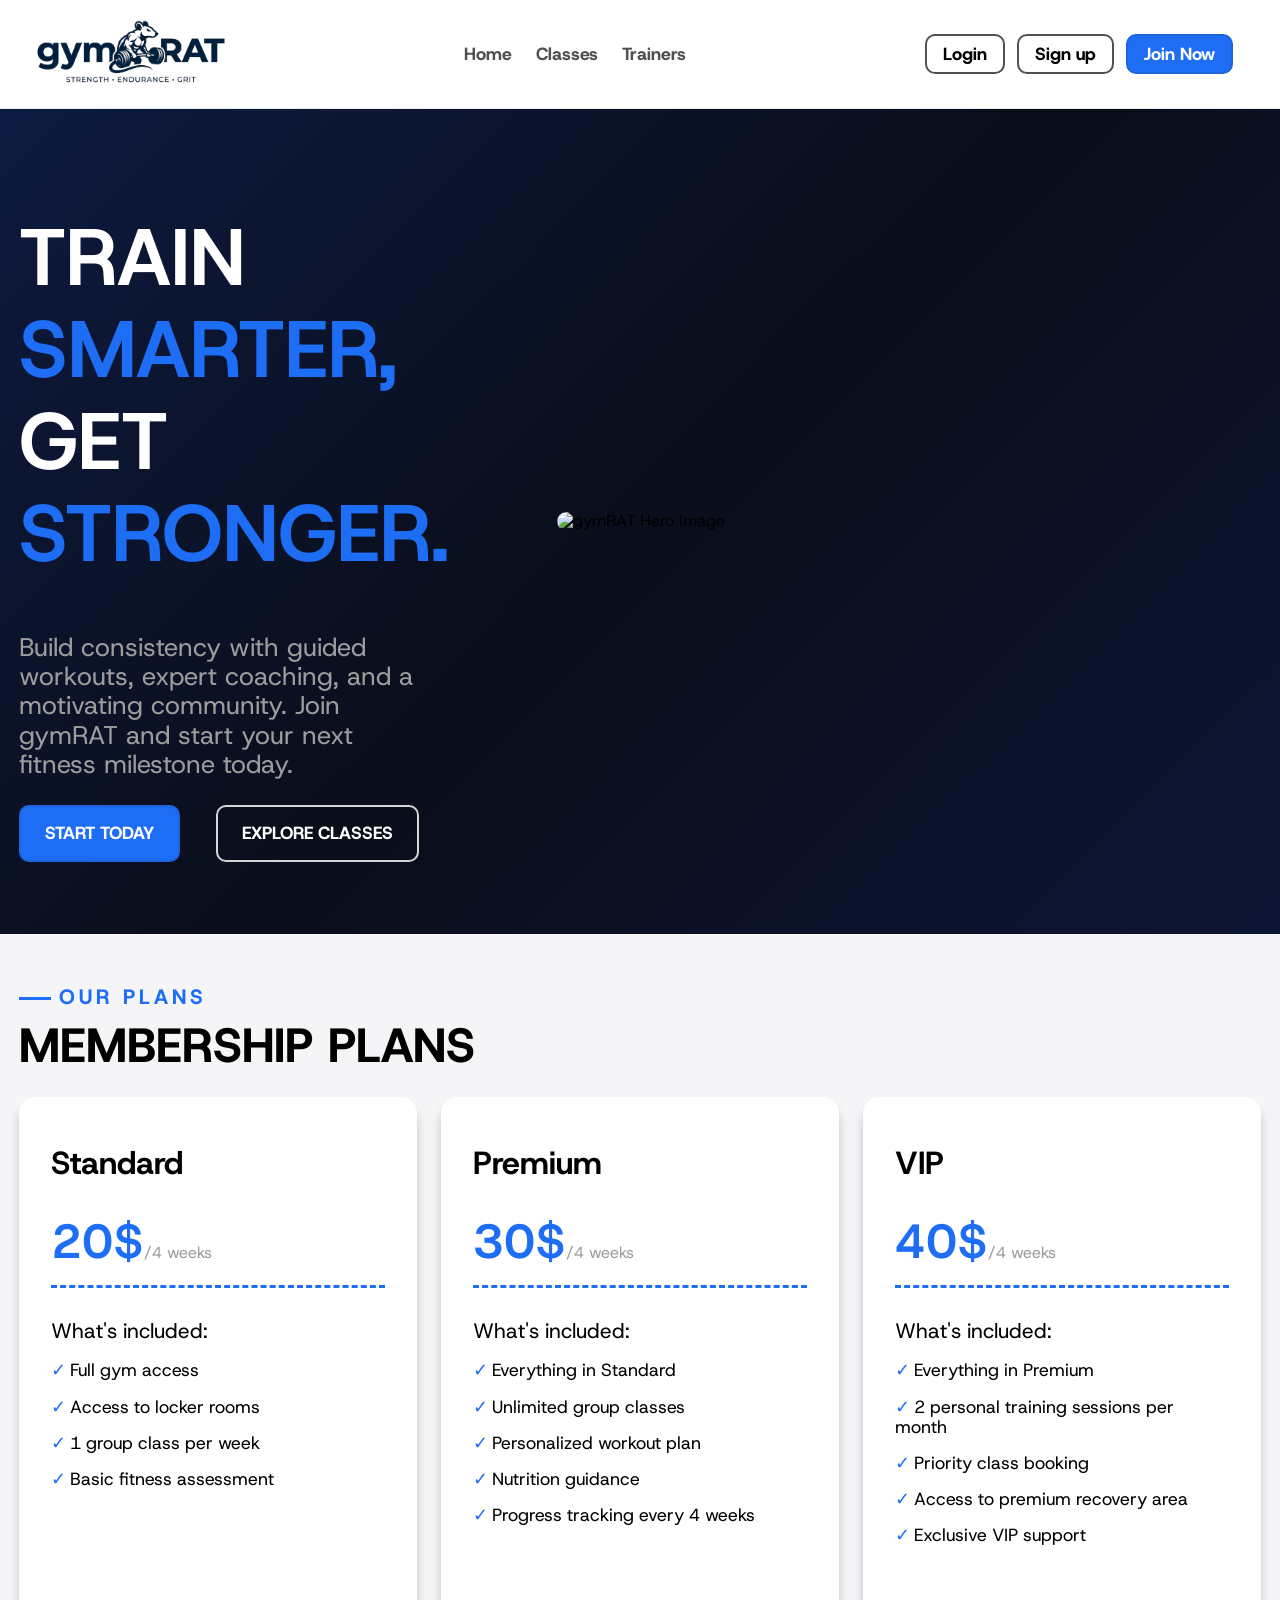
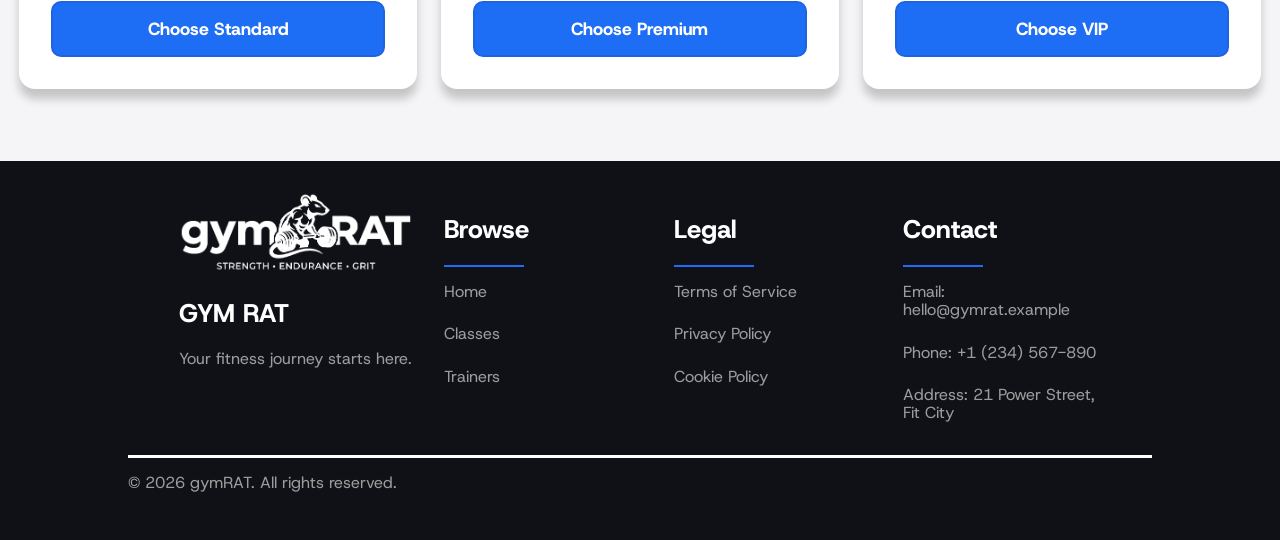
==== html/index.html @ 24d671c3 "Fixed footers, added responsive layer and more general refactor." ====
<!DOCTYPE html>
<html lang="en">
<head>
  <meta charset="UTF-8">
  <meta name="viewport" content="width=device-width, initial-scale=1.0">
  <title>Home - gymRAT</title>
  <link rel="stylesheet" href="../css/normalize.css" />
  <link rel="stylesheet" href="../css/base.css" />
  <link rel="stylesheet" href="../css/layout.css" />
  <link rel="stylesheet" href="../css/components.css" />
  <link rel="stylesheet" href="../css/index.css" />
</head>
<body>
 <header>
    <nav class="container">
      <a href="index.html">
        <img src="../img/logo_outline.png" alt="gymRAT Logo" class="logo" />
      </a>
      
      <label class="hamburger">
        <input type="checkbox" class="nav-toggle" />
      </label>
      <ul class="nav-links">
        <li><a href="index.html">Home</a></li>
        <li><a href="classes.html">Classes</a></li>
        <li><a href="trainers.html">Trainers</a></li>
      </ul>
      <ul class="auth-links">
        <li><a class="btn medium transparent-dark" href="login.html">Login</a></li>
        <li><a class="btn medium transparent-dark" href="signup.html">Sign up</a></li>
        <li><a class="btn medium blue" href="#membership">Join Now</a></li>
      </ul>
    </nav>
  </header>
  <main>
    <section id="hero" class="intro">
      <div class="container">
        <div>
          <h1>TRAIN <span class="highlighted">SMARTER,</span> GET <span class="highlighted">STRONGER.</span></h1>
          <p>
          Build consistency with guided workouts, expert coaching, and a motivating community.
          Join gymRAT and start your next fitness milestone today.
          </p>
          <nav class="hero-actions">
            <a class="btn large blue" href="classes.html">START TODAY</a>
            <a class="btn large transparent-light" href="classes.html">EXPLORE CLASSES</a>
          </nav>
        </div>
        <img src="https://picsum.photos/800/600" alt="gymRAT Hero Image" class="hero-image" />
      </div>
    </section>
    <section id="membership">
      <div class="container">
        <p class="detail">OUR PLANS</p>
        <h2>MEMBERSHIP PLANS</h2>

        <section class="plans">
          <article class="card">
            <h3>Standard</h3>
            <p><span>20$</span>/4 weeks</p>
            <p>What's included:</p>
            <ul>
              <li>Full gym access</li>
              <li>Access to locker rooms</li>
              <li>1 group class per week</li>
              <li>Basic fitness assessment</li>
            </ul>
            <a class="btn large wide blue" href="classes.html">Choose Standard</a>
          </article>

          <article class="card">
            <h3>Premium</h3>
            <p><span>30$</span>/4 weeks</p>
            <p>What's included:</p>
            <ul>
              <li>Everything in Standard</li>
              <li>Unlimited group classes</li>
              <li>Personalized workout plan</li>
              <li>Nutrition guidance</li>
              <li>Progress tracking every 4 weeks</li>
            </ul>
            <a class="btn large wide blue" href="classes.html">Choose Premium</a>
          </article>

          <article class="card">
            <h3>VIP</h3>
            <p><span>40$</span>/4 weeks</p>
            <p>What's included:</p>
            <ul>
              <li>Everything in Premium</li>
              <li>2 personal training sessions per month</li>
              <li>Priority class booking</li>
              <li>Access to premium recovery area</li>
              <li>Exclusive VIP support</li>
            </ul>
            <a class="btn large wide blue" href="classes.html">Choose VIP</a>
          </article>
        </section>
      </div>
      </section>
  </main>

  <footer>
    <div class="container">
      <div class="grid">
        <section id="summary">
          <a href="index.html">
            <img src="../img/logo_outline_white.png" alt="gymRAT Logo" class="logo" />
          </a>
          <h2>GYM RAT</h2>
          <p>Your fitness journey starts here.</p>
        </section>
        <section>
          <h2>Browse</h2>
          <nav>
            <ul>
              <li><a href="index.html">Home</a></li>
              <li><a href="classes.html">Classes</a></li>
              <li><a href="trainers.html">Trainers</a></li>
            </ul>
          </nav>
        </section>
        <section>
          <h2>Legal</h2>
          <nav>
            <ul>
              <li><a href="#">Terms of Service</a></li>
              <li><a href="#">Privacy Policy</a></li>
              <li><a href="#">Cookie Policy</a></li>
            </ul>
          </nav>
        </section>
        <section>
          <h2>Contact</h2>
          <address>
            <ul>
              <li>Email: <a href="mailto:hello@gymrat.example">hello@gymrat.example</a></li>
              <li>Phone: <a href="tel:+1234567890">+1 (234) 567-890</a></li>
              <li>Address: 21 Power Street, Fit City</li>
            </ul>
          </address>
        </section>
      </div>
      <section id="copyright">
        <p>&copy; 2026 gymRAT. All rights reserved.</p>
      </section>
    </div>
  </footer>
</body>
</html>
---- css/base.css ----
@import url('https://fonts.googleapis.com/css2?family=Nunito+Sans:ital,opsz,wght@0,6..12,200..1000;1,6..12,200..1000&display=swap');
@import url('https://fonts.googleapis.com/css2?family=Host+Grotesk:ital,wght@0,300..800;1,300..800&display=swap');

@layer reset, base, layout, components, page, responsive;

/* CSS Variables */
@layer base {
  :root {
    /* Colors */
    --color-bg: #f0f0f3;
    
    --color-primary: #1d6df5;
    --color-primary-border: #1d64de;
    --color-primary-hover: var(--color-primary-border);
    --color-primary-hover-outline: #1a57c0;

    --color-secondary: #fff;
    --color-secondary-border: #e6e6e6;
    --color-secondary-hover: var(--color-secondary-border);
    --color-secondary-hover-outline: #cecece;

    --color-very-light-gray: #d5d5d5;
    --color-light-gray: #9c9c9c;
    --color-gray: #515151;
    --color-black: #000;

    --color-text: var(--color-black);
    --color-paragraph: var(--color-light-gray);

    --color-nav: var(--color-gray);
    --color-intro: linear-gradient(135deg, #0d1a40 0%, #0a0e1a 50%, #0d1535 100%);
    --color-even-section: #f5f5f7;
    --color-footer: #0f1117;

    --color-btn-transparent-light-hover: #e2e2e222;
    --color-reviews: #d4aa01;
    
    /* Font related */
    --font: 'Host Grotesk';
    
    --font-size-h1: 5rem;
    --font-size-xl: 3rem;
    --font-size-l: 1.6rem;
    --font-size-m: 1.3rem;
    --font-size-s: 1.1rem;
    --font-size-xs: 0.85rem;

    --weight-strong: 800;
    --weight-medium: 700;
    --weight-weak: 600;

    /* Border radius */
    --radius-button: 10px;
    --radius-card: 16px;
    --radius-img: 16px;

    --shadow-card: 0 10px 10px rgba(0, 0, 0, 0.2);

    /* Spacings */
    --space-xxs: 0.25rem;
    --space-xs: 0.5rem;
    --space-s: 0.75rem;
    --space-m: 1rem;
    --space-l: 1.5rem;
    --space-xl: 2rem;
    --space-xxl: 3rem;
  }

  /* After clicking on a link the page will scroll smoothly */
  html {
    scroll-behavior: smooth;
  }

  /*  Default styling for HTML elements */

  * {
    box-sizing: border-box;
  }

  body {
    font-family: var(--font);
    background-color: var(--color-bg);
    color: var(--color-text);
  }

  p, time, span {
    color: var(--color-paragraph);
  }

  h1 {
    color: var(--color-secondary);
    font-size: var(--font-size-h1);
  }

  h2 {
    font-size: var(--font-size-xl);
    font-weight: var(--weight-strong);
  }

  h3 {
    font-size: 2rem;
    font-weight: var(--weight-medium);
  }

  h4 {
    font-size: var(--font-size-m);
    margin: 0;
    font-weight: var(--weight-medium);
  }

  a {
    text-decoration: none;
  }

  ul {
    list-style-type: none;
  }

  img {
    border-radius: var(--radius-img);
  }

  input, select, textarea {
    width: 100%;
    padding: var(--space-m);
    background-color: var(--color-secondary);

    border: 1px solid var(--color-secondary-border);
    border-radius: var(--radius-button);
    
    font: inherit;

    &:focus {
      outline: none;
    }
  } 

  select {
    cursor: pointer;
  }
}
---- css/layout.css ----
@layer layout {
  
  html,
  body {
    min-height: 100%;
  }

  body {
    margin: 0;
    display: flex;
    flex-direction: column;
  }

  main {
    flex: 1;
  }

  .container {
    width: 85em;
    max-width: 97%;
    margin: 0 auto;
  }

  main > section {
    padding: var(--space-xl) 0 var(--space-xxl);
  }

  body > footer {
    margin-top: var(--section-x);
  }
}
---- css/components.css ----
@layer components {

  body > header {
    background-color: var(--color-secondary);
    padding: var(--space-s) 0;
    position: sticky;
    top: 0;
    z-index: 1000;
    backdrop-filter: blur(4px);
    border-bottom: 1px solid rgb(0 0 0 / 0.08);
    transition: background-color 200ms ease, border-color 200ms ease;
  }

  .intro {
    background: var(--color-intro);
    padding: var(--space-xxl) 0;
  }

  main > section:nth-child(2n) {
    background-color: var(--color-even-section);
  }

  body > footer {
    background-color: var(--color-footer);
  }

  nav.container {
    display: flex;
    justify-content: space-between;
    align-items: center;
    padding: var(--space-xs) var(--space-m);

    & .logo {
      height: 4em;
    }

    & > * {
      margin: 0;
    }

    & .nav-links {
      display: flex;
      gap: var(--space-l);
      flex-wrap: wrap;

      & li a {
        text-decoration: none;
        color: var(--color-gray);
        font-weight: var(--weight-strong);
        font-size: var(--font-size-s);
        transition: color 0.3s ease;

        &:hover {
          color: var(--color-primary);
        }
      }
    }

    & .auth-links {
      display: flex;
      gap: var(--space-s);
      flex-wrap: wrap;
      margin-right: var(--space-s);
    }
  }

  .nav-toggle,
  .hamburger {
    display: none;
  }

  .btn {
    font-size: var(--font-size-s);
    display: inline-block;
    text-decoration: none;
    border-radius: var(--radius-button);
    font-weight: var(--weight-strong);

    transition: transform 200ms ease, background-color 200ms ease, border-color 200ms ease, color 200ms ease;

    &:hover {
      transform: translateY(-1px);
    }

    &:active {
      transform: translateY(1px);
    }

    &.medium {
      padding: var(--space-xs) var(--space-m);
    }

    &.large {
      padding: var(--space-m) var(--space-l);
    }

    &.wide {
      width: 100%;
      text-align: center;
    }

    &.blue {
      background-color: var(--color-primary);
      color: var(--color-secondary);
      border: 2px solid var(--color-primary-border);

      &:hover {
        background-color: var(--color-primary-hover);
        border: 2px solid var(--color-primary-hover-outline);
      }
    }

    &.white {
      background-color: var(--color-secondary);
      color: var(--color-primary);
      border: 2px solid var(--color-secondary-border);

      &:hover {
        background-color: var(--color-secondary-hover);
        border: 2px solid var(--color-secondary-hover-outline);
      }
    }

    &.transparent-light {
      background-color: transparent;
      color: var(--color-secondary);
      border: 2px solid var(--color-very-light-gray);

      &:hover {
        background-color: var(--color-btn-transparent-light-hover);
        border: 2px solid var(--color-very-light-gray);
      }
    }

    &.transparent-dark {
      background-color: transparent;
      color: var(--color-black);
      border: 2px solid var(--color-gray);

      &:hover {
        background-color: var(--color-very-light-gray);
        border: 2px solid var(--color-gray);
      }
    }
  }

  .card {
    display: flex;
    flex-direction: column;

    background-color: var(--color-secondary);
    border-radius: var(--radius-card);
    box-shadow: var(--shadow-card);

    transition: transform 300ms, box-shadow 300ms;

    &:hover {
      transform: translateY(-5px);
    }
  }

  span.highlighted {
    color: var(--color-primary);
  }

  .detail {
    display: flex;
    align-items: center;
    gap: var(--space-xs);

    color: var(--color-primary);
    font-weight: var(--weight-strong);
    font-size: var(--font-size-m);
    letter-spacing: 0.25rem;
    margin-bottom: var(--space-xs);

    &::before {
      content: '';
      display: block;
      flex-shrink: 0;
      width: 2rem;
      height: 0.2rem;
      background: var(--color-primary);
    }
  }

  footer {
    padding: var(--space-xl) 0;

    & .container {
      max-width: 80%;
      margin: auto;
    }

    & .grid {
      display: flex;
      flex-wrap: wrap;
      justify-content: space-between;
      width: 90%;
      margin: 0 auto;
      gap: var(--space-xl);
    }

    & section {
      flex: 1;

      & h2 {
        font-size: var(--font-size-l);
        color: var(--color-secondary);
      }

      & ul {
        display: flex;
        flex-direction: column;
        gap: var(--space-l);
      }

      & nav::before, address::before {
        content: '';
        display: block;
        width: 5rem;
        height: 0.1rem;
        background-color: var(--color-primary);
        margin-bottom: var(--space-m);
      }
    }

    & p,
    & li,
    & a {
      color: var(--color-paragraph);
      text-decoration: none;
    }

    & ul {
      list-style: none;
      margin: 0;
      padding: 0;
    }

    & img.logo {
      height: 5rem;
    }

    & address {
      font-style: normal;
    }

    & a:hover {
      color: var(--color-secondary);
    }

    & #summary h2 {
      font-size: var(--font-size-l);
      font-weight: var(--weight-strong);
      color: var(--color-secondary);
    }

    & #copyright {
      margin-top: var(--space-xl);
      border-top: 3px solid var(--color-secondary);
    }
  }
}

@layer responsive {

  @media (max-width: 70em) {
    footer {
      & .grid {
        flex-direction: column;
        align-items: center;
        text-align: center;
      }

      & section nav::before, address::before {
        width: 100%;
      }
    }
  }

  @media (max-width: 60em) {
    .hamburger {
      display: inline-block;
      cursor: pointer;
      font-size: 2rem;
      color: var(--color-text);

      &::before {
        content: "\2630";
        display: inline-block;
        transition: 300ms ease-in-out;
      }
    }

    .hamburger:has(.nav-toggle:checked)::before {
      content: "\2715";
      transform: rotate(180deg);
    }

    nav.container {
      flex-wrap: wrap;

      & .nav-links,
      & .auth-links {
        display: flex;
        width: 100%;
        flex-direction: column;
        align-items: center;
        max-height: 0;
        overflow: hidden;
        padding: 0;
        opacity: 0;
        transition: cubic-bezier(1, 0, 0, 1) 100ms;

        & li a {
          display: inline-block;
          border: none;
          font-size: 1.5rem;
          padding: var(--space-s) 0;
          text-align: center;
          color: var(--color-nav);
          background-color: var(--color-secondary);
        }
      }

      & .nav-links li a {
        border-bottom: 2px solid var(--color-primary);
      }

      & .auth-links {
        margin-right: 0;

        & li a.btn:hover {
          border: none;
          transform: none;
          background-color: var(--color-secondary);
        }
      }
    }

    nav.container:has(.nav-toggle:checked) .nav-links,
    nav.container:has(.nav-toggle:checked) .auth-links {
      max-height: 25rem;
      padding: var(--space-m) 0;
      opacity: 1;
    }
  }

  @media (max-width: 40em) {
    nav.container {
      & .logo {
        height: 3em;
      }
    }
  }
}
---- css/index.css ----
@layer page {

  section#hero {

    & .container {
      display: flex;
      justify-content: space-between;
      align-items: center;
      gap: var(--space-xl);

      & div {
        max-width: 25em;
      }

      & .hero-actions {
        display: flex;
        justify-content: space-between;
        align-items: center;
        margin: var(--space-l) 0;
        gap: var(--space-m);
        flex-wrap: wrap;
      }

      & img {
        width: 100%;
        max-width: 44em;
        object-fit: cover;
      }

      & div {
        & h2 span {
          display: block;
        }

        & p {
          font-size: var( --font-size-l);
        }
      }
    }
  }

  section#membership {
    & .container {
      & h2 {
        margin: 0;
      }

      & .plans {
        display: flex;
        justify-content: space-between;
        align-items: center;
        gap: var(--space-l);
        margin: var(--space-l) 0;

        & article.card {
          flex: 1;
          height: 37em;
          padding: var(--space-xl);
        }

        & .card {
          & h3 {
            margin: var(--space-m) 0;
          }

          & p:nth-of-type(2) {
            border-top: 3px dashed var(--color-primary);
            padding-top: var(--space-xl);
            font-size: var(--font-size-m);
            margin: 0;
            color: var(--color-black);
          }

          & a {
            align-self: center;
            margin-top: auto;
          }

          & span {
            color: var(--color-primary);
            font-size: var( --font-size-xl);
            font-weight: var(--weight-medium);
          }

          & ul {
            display: flex;
            flex-direction: column;
            justify-content: space-around;
            padding: 0;
            gap: var(--space-xxs);
          }

          & li {
            color: var(--color-text);
            font-size: var(--font-size-s);
            margin-bottom: var(--space-s);
          }

          & li::before {
            content: '✓';
            color: var(--color-primary);
            margin-right: var(--space-xxs);
          }
        }
      }
    }
  }
}


@layer responsive {

  @media (max-width: 75em) {
    section#hero {
      & .container {
        flex-direction: column;
        text-align: center;
        & img {
          display: none;
        }
      }
    }
  }

  @media (max-width: 60em) {
    section#membership {
      & .container {
        & .plans {
          flex-direction: column;
          align-items: stretch;

          & article.card {
            & p:nth-of-type(2) {
              text-align: center;
            }

            & ul {
              align-items: center;
            }
          }
        }
      }
    }
  }

  @media (max-width: 40em) {
    :root {
      --font-size-h1: 4rem;
    }

    .container {
      max-width: 90%;
    }

    section#hero {
      height: auto;
      min-height: 90vh;
      padding-bottom: 0;
    }

    section#hero.intro {
      padding: var(--space-l) 0;
    }

    section#hero {
      & .container {
        & div {
          max-width: 100%;

          & p {
            max-width: 90%;
            margin: 0 auto;
          }
        }

        & .hero-actions {
          flex-direction: column;
          width: 100%;
          margin-bottom: 0;

          & .btn {
            width: 80%;
          }
        }
      }
    }

    section#membership {
      & h2,
      & p {
        text-align: center;
      }
      .container .plans article.card ul {
        align-items: flex-start;
      }
    }
  }

  @media (max-width: 20em) {
    section#hero {
      & .container {
        & h1 {
          font-size: var(--font-size-xl);
        }

        & p {
          font-size: var(--font-size-m);
        }
      }
    }
  }
}
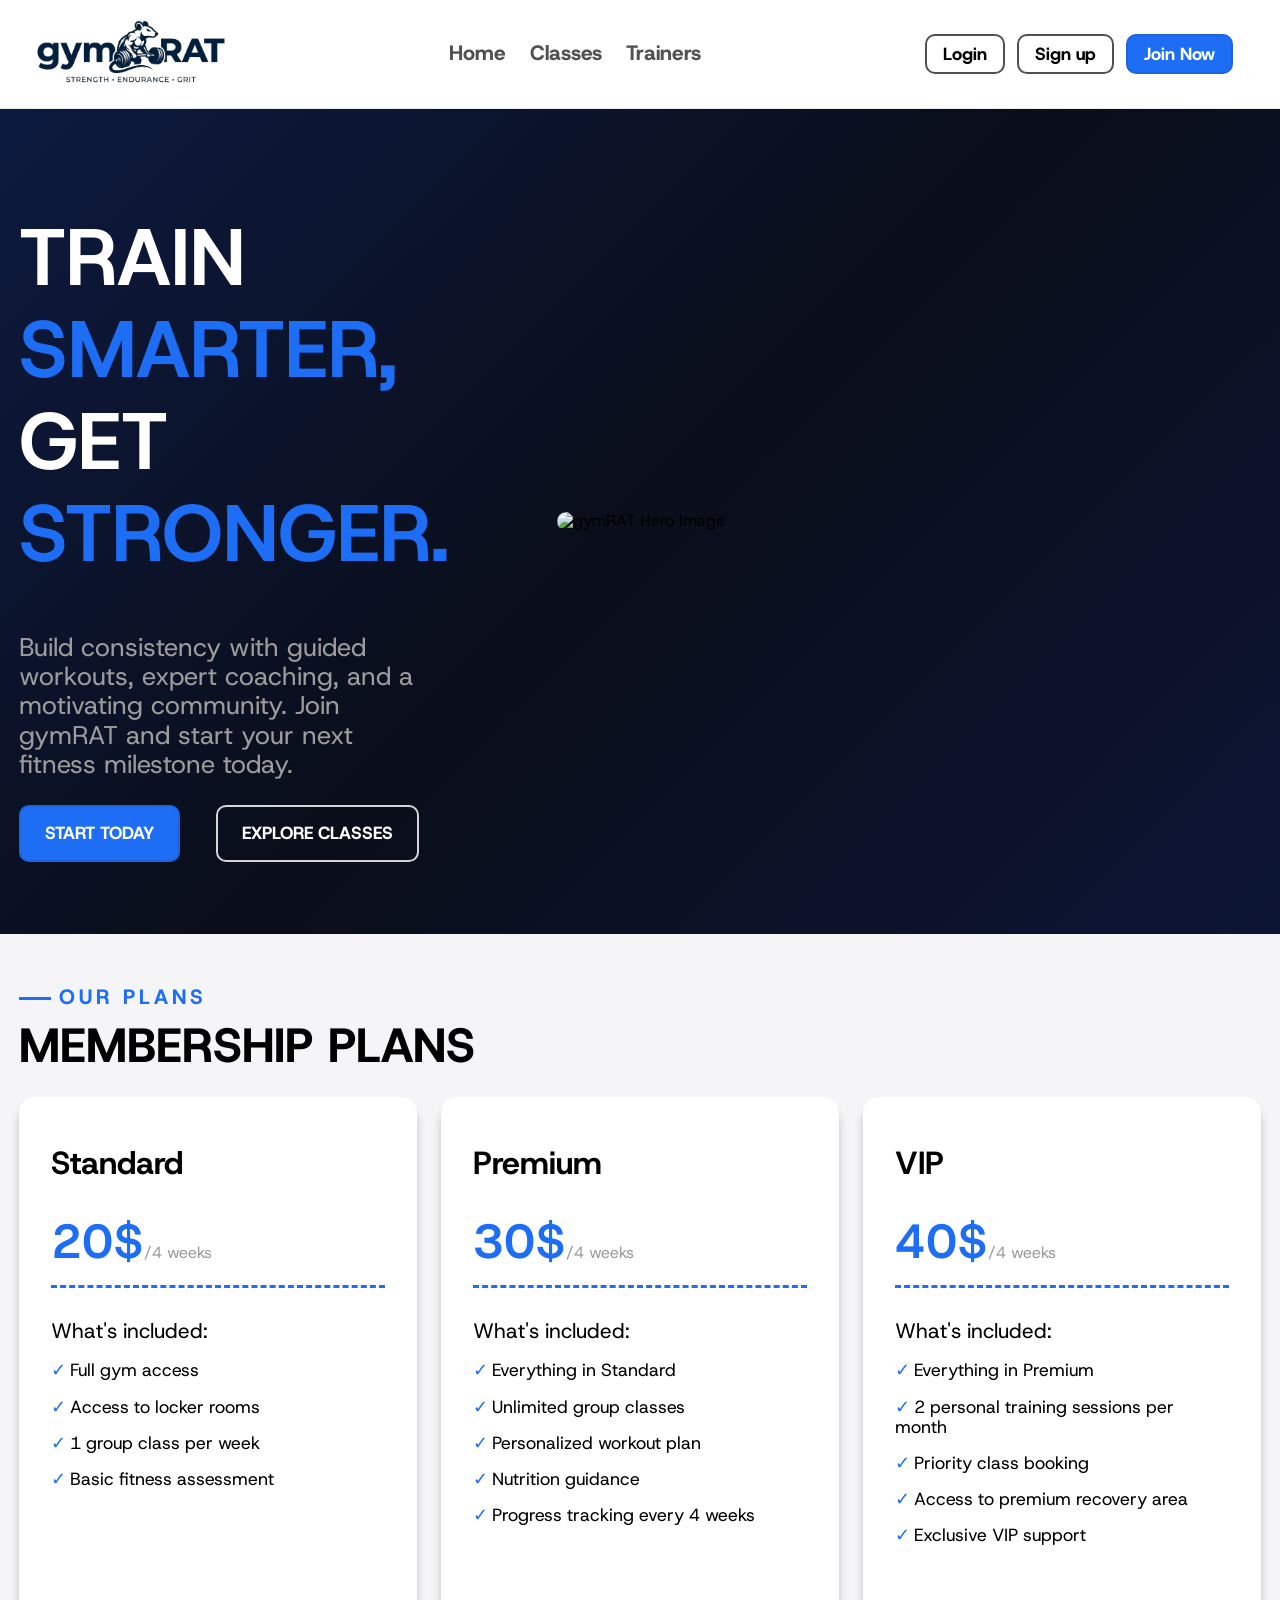
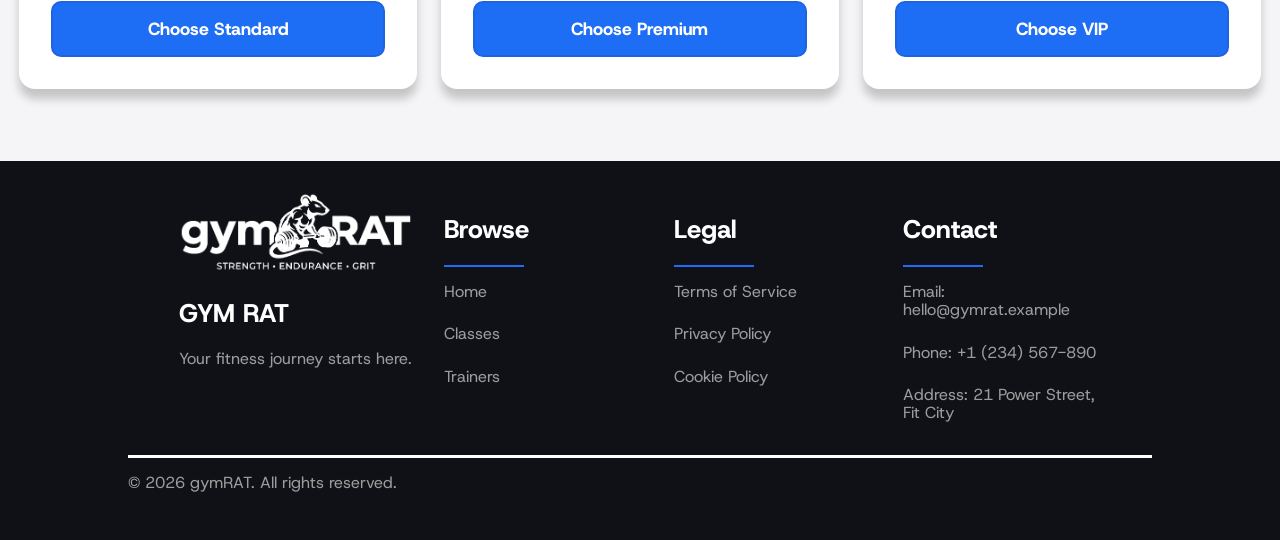
==== commit b8ad1900: "Refactor CSS structure and styles across multiple files; consolidate classes, enhance responsiveness" ====
--- a/html/index.html
+++ b/html/index.html
@@ -8,7 +8,7 @@
   <link rel="stylesheet" href="../css/base.css" />
   <link rel="stylesheet" href="../css/layout.css" />
   <link rel="stylesheet" href="../css/components.css" />
-  <link rel="stylesheet" href="../css/index.css" />
+  <link rel="stylesheet" href="../css/page/index.css" />
 </head>
 <body>
  <header>
@@ -42,7 +42,7 @@
           Join gymRAT and start your next fitness milestone today.
           </p>
           <nav class="hero-actions">
-            <a class="btn large blue" href="classes.html">START TODAY</a>
+            <a class="btn large blue" href="#membership">START TODAY</a>
             <a class="btn large transparent-light" href="classes.html">EXPLORE CLASSES</a>
           </nav>
         </div>
--- a/css/layout.css
+++ b/css/layout.css
@@ -29,3 +29,11 @@
     margin-top: var(--section-x);
   }
 }
+
+@layer responsive {
+  @media (max-width: 40em){
+    .container {
+      max-width: 90%;
+    }
+  }
+}
--- a/css/components.css
+++ b/css/components.css
@@ -1,5 +1,4 @@
 @layer components {
-
   body > header {
     background-color: var(--color-secondary);
     padding: var(--space-s) 0;
@@ -47,7 +46,7 @@
         text-decoration: none;
         color: var(--color-gray);
         font-weight: var(--weight-strong);
-        font-size: var(--font-size-s);
+        font-size: var(--font-size-m);
         transition: color 0.3s ease;
 
         &:hover {
@@ -156,6 +155,66 @@
 
     &:hover {
       transform: translateY(-5px);
+    }
+  }
+
+  .class-list {
+    display: grid;
+    grid-template-columns: repeat(3, 1fr);
+    gap: var(--space-l);
+
+    padding-top: var(--space-xxl);
+  }
+
+  .class-card {
+    overflow: hidden;
+
+    & > header {
+      overflow: hidden;
+      height: 10em;
+      
+      & img {
+          width: 100%;
+          border-radius: 0;
+      }
+    }
+
+    & > section {
+      font-size: var(--font-size-s);
+      padding: 0 var(--space-l);
+
+      & .trainer {
+        color: var(--color-black);
+        font-weight: var(--weight-medium);
+
+        transition: color 300ms;
+      }
+
+      & .trainer:hover {
+        color: var(--color-primary);
+      }
+    }
+
+    & > footer {
+      display: flex;
+
+      justify-content: space-between;
+      align-items: center;
+      
+      padding: var(--space-l);
+
+      & section {
+        display: flex;
+        gap: var(--space-m);
+
+        padding: 0;
+
+        & > span {
+          display: flex;
+          align-items: center;
+          gap: var(--space-xxs);
+        }
+      }
     }
   }
 
@@ -276,6 +335,12 @@
       & section nav::before, address::before {
         width: 100%;
       }
+    }
+  }
+
+  @media (max-width: 65em) {
+    .class-list {
+      grid-template-columns: 1fr 1fr;
     }
   }
 
@@ -347,6 +412,61 @@
     }
   }
 
+  @media (max-width: 43em) {
+    .class-list {
+      grid-template-columns: 1fr;
+    }
+    .class-card {
+    display: grid;
+    grid-template-columns: 3fr 2fr;
+    grid-template-rows: auto auto;
+
+
+    & > header {
+      grid-row: 1 / span 2;
+      grid-column: 2;
+      height: 100%;
+
+      & img {
+        height: 100%;
+        object-fit: cover;
+      }
+    }
+
+    & > section {
+      & h3 {
+        margin: var(--space-s) 0;
+        font-size: var(--font-size-l);
+      }
+
+      & p {
+        font-size: var(--font-size-xs);
+      }
+
+      & p:last-of-type {
+        display: none;
+      }
+    }
+      
+    & > footer {
+      flex-direction: column;
+      align-items: start;
+      gap: var(--space-xs);
+
+      padding-top: 0;
+      padding-bottom: var(--space-s);
+
+      font-size: var(--font-size-xs); 
+  
+      & a {
+          width: 100%;
+          text-align: center;
+          padding: var(--space-xxs) 0;
+        }
+      }
+    }
+  }
+
   @media (max-width: 40em) {
     nav.container {
       & .logo {
@@ -354,4 +474,4 @@
       }
     }
   }
-}
+}
--- a/css/page/index.css
+++ b/css/page/index.css
@@ -0,0 +1,208 @@
+@layer page {
+
+  section#hero {
+
+    & .container {
+      display: flex;
+      justify-content: space-between;
+      align-items: center;
+      gap: var(--space-xl);
+
+      & div {
+        max-width: 25em;
+      }
+
+      & .hero-actions {
+        display: flex;
+        justify-content: space-between;
+        align-items: center;
+        margin: var(--space-l) 0;
+        gap: var(--space-m);
+        flex-wrap: wrap;
+      }
+
+      & img {
+        width: 100%;
+        max-width: 44em;
+        object-fit: cover;
+      }
+
+      & div {
+        & h2 span {
+          display: block;
+        }
+
+        & p {
+          font-size: var( --font-size-l);
+        }
+      }
+    }
+  }
+
+  section#membership {
+    & .container {
+      & h2 {
+        margin: 0;
+      }
+
+      & .plans {
+        display: flex;
+        justify-content: space-between;
+        align-items: center;
+        gap: var(--space-l);
+        margin: var(--space-l) 0;
+
+        & article.card {
+          flex: 1;
+          height: 37em;
+          padding: var(--space-xl);
+        }
+
+        & .card {
+          & h3 {
+            margin: var(--space-m) 0;
+          }
+
+          & p:nth-of-type(2) {
+            border-top: 3px dashed var(--color-primary);
+            padding-top: var(--space-xl);
+            font-size: var(--font-size-m);
+            margin: 0;
+            color: var(--color-black);
+          }
+
+          & a {
+            align-self: center;
+            margin-top: auto;
+          }
+
+          & span {
+            color: var(--color-primary);
+            font-size: var( --font-size-xl);
+            font-weight: var(--weight-medium);
+          }
+
+          & ul {
+            display: flex;
+            flex-direction: column;
+            justify-content: space-around;
+            padding: 0;
+            gap: var(--space-xxs);
+          }
+
+          & li {
+            color: var(--color-text);
+            font-size: var(--font-size-s);
+            margin-bottom: var(--space-s);
+          }
+
+          & li::before {
+            content: '✓';
+            color: var(--color-primary);
+            margin-right: var(--space-xxs);
+          }
+        }
+      }
+    }
+  }
+}
+
+
+@layer responsive {
+
+  @media (max-width: 75em) {
+    section#hero {
+      & .container {
+        flex-direction: column;
+        text-align: center;
+        & img {
+          display: none;
+        }
+      }
+    }
+  }
+
+  @media (max-width: 60em) {
+    section#membership {
+      & .container {
+        & .plans {
+          flex-direction: column;
+          align-items: stretch;
+
+          & article.card {
+            & p:nth-of-type(2) {
+              text-align: center;
+            }
+
+            & ul {
+              align-items: center;
+            }
+          }
+        }
+      }
+    }
+  }
+
+  @media (max-width: 40em) {
+    :root {
+      --font-size-h1: 4rem;
+    }
+
+    section#hero {
+      height: auto;
+      min-height: 90vh;
+      padding-bottom: 0;
+    }
+
+    section#hero.intro {
+      padding: var(--space-l) 0;
+    }
+
+    section#hero {
+      & .container {
+        & div {
+          max-width: 100%;
+
+          & p {
+            max-width: 90%;
+            margin: 0 auto;
+          }
+        }
+
+        & .hero-actions {
+          flex-direction: column;
+          width: 100%;
+          margin-bottom: 0;
+
+          & .btn {
+            width: 80%;
+          }
+        }
+      }
+    }
+
+    section#membership {
+      & h2,
+      & p {
+        text-align: center;
+      }
+      .container .plans article.card ul {
+        align-items: flex-start;
+      }
+    }
+  }
+
+  @media (max-width: 20em) {
+    section#hero {
+      & .container {
+        & h1 {
+          font-size: var(--font-size-xl);
+        }
+
+        & p {
+          font-size: var(--font-size-m);
+        }
+      }
+    }
+  }
+}
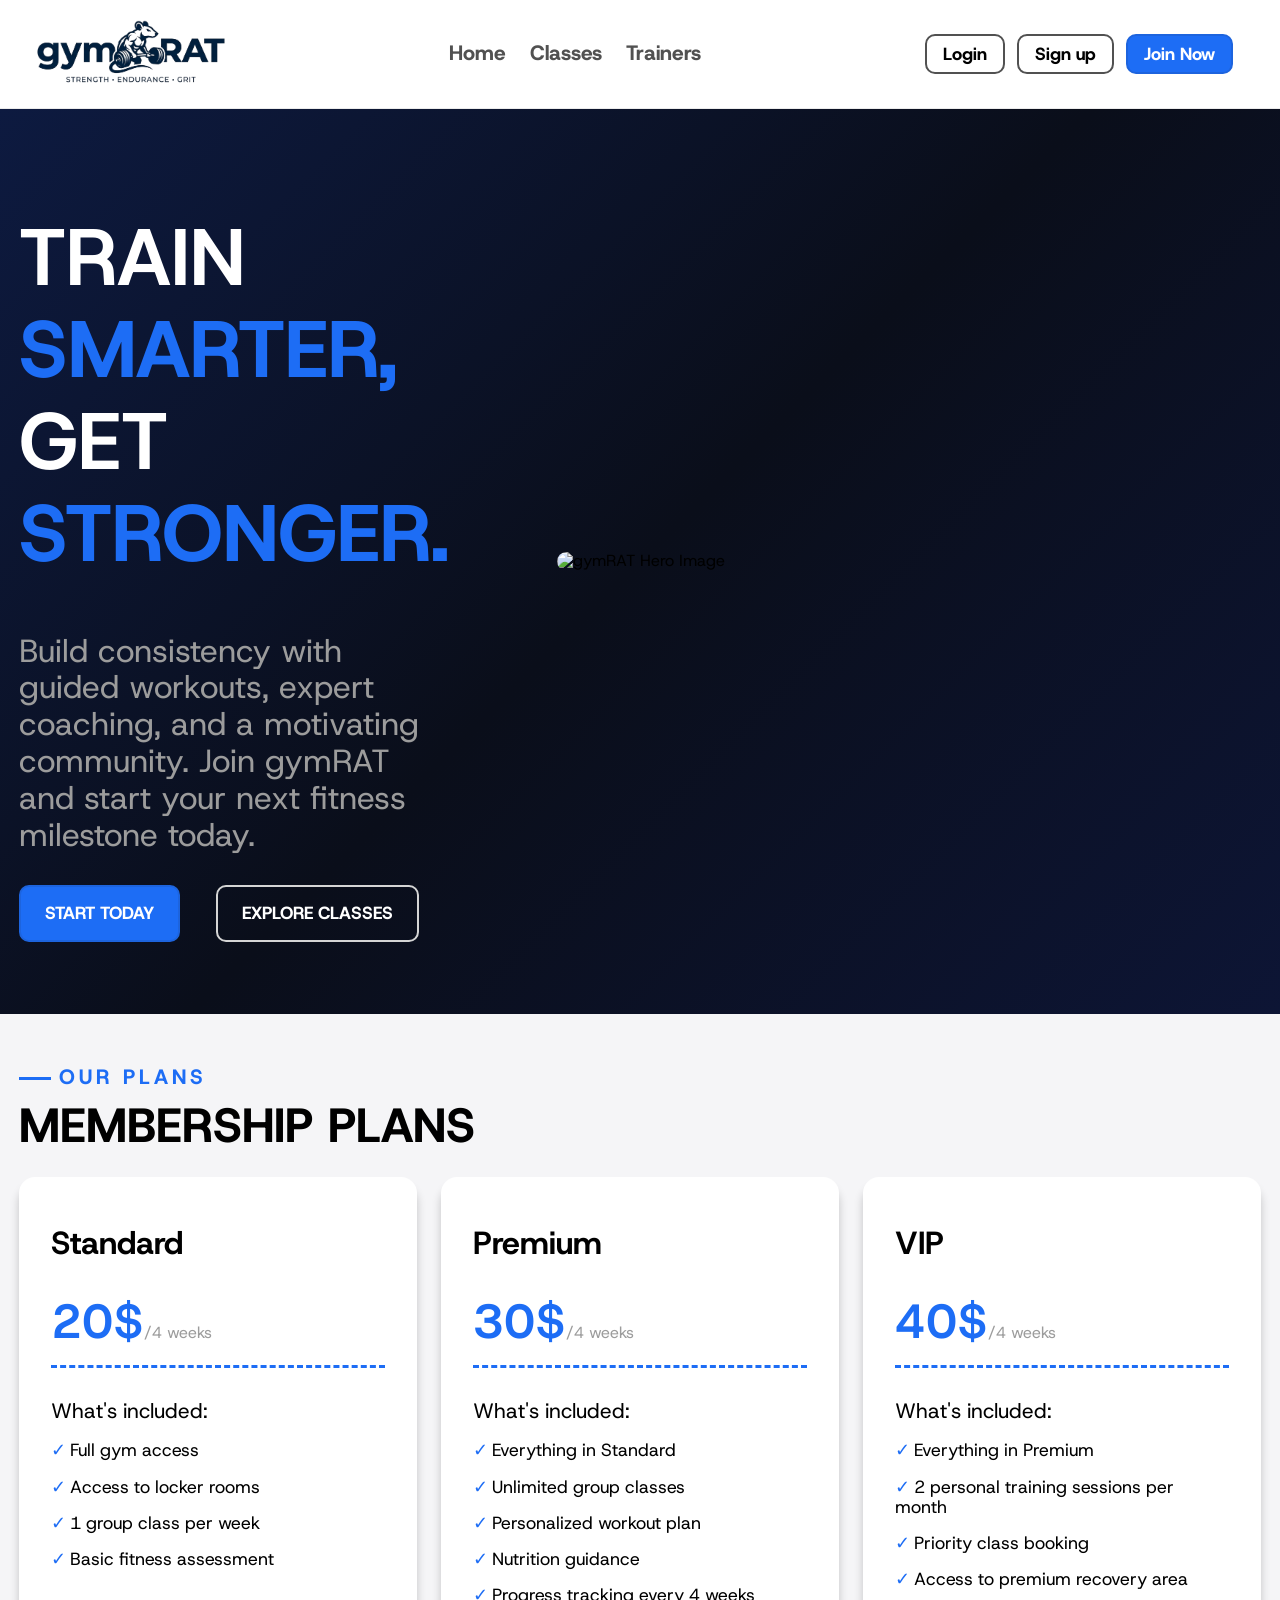
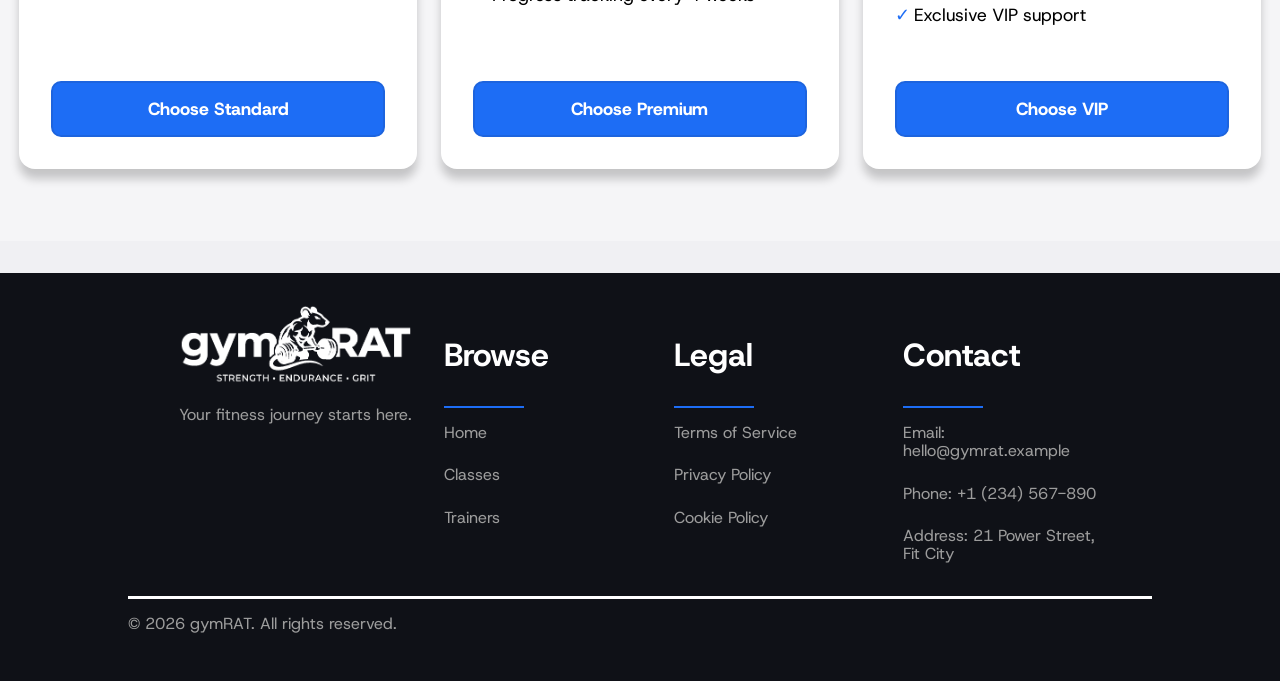
==== commit 6b264b46: "Refactor HTML structure and CSS styles across multiple files; update font sizes, enhance layout resp" ====
--- a/html/index.html
+++ b/html/index.html
@@ -36,14 +36,16 @@
     <section id="hero" class="intro">
       <div class="container">
         <div>
-          <h1>TRAIN <span class="highlighted">SMARTER,</span> GET <span class="highlighted">STRONGER.</span></h1>
+          <h1>TRAIN <b>SMARTER,</b> GET <b>STRONGER.</b></h1>
           <p>
           Build consistency with guided workouts, expert coaching, and a motivating community.
           Join gymRAT and start your next fitness milestone today.
           </p>
-          <nav class="hero-actions">
-            <a class="btn large blue" href="#membership">START TODAY</a>
-            <a class="btn large transparent-light" href="classes.html">EXPLORE CLASSES</a>
+          <nav>
+            <ul>
+              <li><a class="btn large blue" href="#membership">START TODAY</a></li>
+              <li><a class="btn large transparent-light" href="classes.html">EXPLORE CLASSES</a></li>
+            </ul>
           </nav>
         </div>
         <img src="https://picsum.photos/800/600" alt="gymRAT Hero Image" class="hero-image" />
@@ -107,11 +109,10 @@
           <a href="index.html">
             <img src="../img/logo_outline_white.png" alt="gymRAT Logo" class="logo" />
           </a>
-          <h2>GYM RAT</h2>
           <p>Your fitness journey starts here.</p>
         </section>
         <section>
-          <h2>Browse</h2>
+          <h3>Browse</h3>
           <nav>
             <ul>
               <li><a href="index.html">Home</a></li>
@@ -121,7 +122,7 @@
           </nav>
         </section>
         <section>
-          <h2>Legal</h2>
+          <h3>Legal</h3>
           <nav>
             <ul>
               <li><a href="#">Terms of Service</a></li>
@@ -131,7 +132,7 @@
           </nav>
         </section>
         <section>
-          <h2>Contact</h2>
+          <h3>Contact</h3>
           <address>
             <ul>
               <li>Email: <a href="mailto:hello@gymrat.example">hello@gymrat.example</a></li>
--- a/css/base.css
+++ b/css/base.css
@@ -1,4 +1,3 @@
-@import url('https://fonts.googleapis.com/css2?family=Nunito+Sans:ital,opsz,wght@0,6..12,200..1000;1,6..12,200..1000&display=swap');
 @import url('https://fonts.googleapis.com/css2?family=Host+Grotesk:ital,wght@0,300..800;1,300..800&display=swap');
 
 @layer reset, base, layout, components, page, responsive;
@@ -40,7 +39,7 @@
     
     --font-size-h1: 5rem;
     --font-size-xl: 3rem;
-    --font-size-l: 1.6rem;
+    --font-size-l: 2rem;
     --font-size-m: 1.3rem;
     --font-size-s: 1.1rem;
     --font-size-xs: 0.85rem;
@@ -98,13 +97,13 @@
   }
 
   h3 {
-    font-size: 2rem;
+    font-size: var(--font-size-l);
     font-weight: var(--weight-medium);
   }
 
   h4 {
-    font-size: var(--font-size-m);
     margin: 0;
+    font-size: var(--font-size-s);
     font-weight: var(--weight-medium);
   }
 
@@ -113,7 +112,8 @@
   }
 
   ul {
-    list-style-type: none;
+    list-style: none;
+    padding: 0;
   }
 
   img {
@@ -131,11 +131,15 @@
     font: inherit;
 
     &:focus {
-      outline: none;
+      outline: 1px solid var(--color-gray);
     }
   } 
 
   select {
     cursor: pointer;
   }
+
+  b {
+    color: var(--color-primary);
+  }
 }
--- a/css/layout.css
+++ b/css/layout.css
@@ -3,6 +3,9 @@
   html,
   body {
     min-height: 100%;
+    
+    /* Offset for the sticky header */
+    scroll-padding-top: 6em;
   }
 
   body {
@@ -26,7 +29,7 @@
   }
 
   body > footer {
-    margin-top: var(--section-x);
+    margin-top: var(--space-xl);
   }
 }
 
--- a/css/components.css
+++ b/css/components.css
@@ -21,6 +21,72 @@
 
   body > footer {
     background-color: var(--color-footer);
+    padding: var(--space-xl) 0;
+
+    & .container {
+      max-width: 80%;
+      margin: auto;
+    }
+
+    & .grid {
+      display: flex;
+      flex-wrap: wrap;
+      justify-content: space-between;
+      width: 90%;
+      margin: 0 auto;
+      gap: var(--space-xl);
+    }
+
+    & section {
+      flex: 1;
+
+      & h3 {
+        color: var(--color-secondary);
+      }
+
+      & ul {
+        display: flex;
+        flex-direction: column;
+        gap: var(--space-l);
+      }
+
+      & nav::before, address::before {
+        content: '';
+        display: block;
+        width: 5rem;
+        height: 0.1rem;
+        background-color: var(--color-primary);
+        margin-bottom: var(--space-m);
+      }
+    }
+
+    & p,
+    & li,
+    & a {
+      color: var(--color-paragraph);
+      text-decoration: none;
+    }
+
+    & ul {
+      margin: 0;
+    }
+
+    & img.logo {
+      height: 5rem;
+    }
+
+    & address {
+      font-style: normal;
+    }
+
+    & a:hover {
+      color: var(--color-secondary);
+    }
+
+    & #copyright {
+      margin-top: var(--space-xl);
+      border-top: 3px solid var(--color-secondary);
+    }
   }
 
   nav.container {
@@ -209,17 +275,13 @@
 
         padding: 0;
 
-        & > span {
+        & > p {
           display: flex;
           align-items: center;
           gap: var(--space-xxs);
         }
       }
     }
-  }
-
-  span.highlighted {
-    color: var(--color-primary);
   }
 
   .detail {
@@ -237,87 +299,9 @@
       content: '';
       display: block;
       flex-shrink: 0;
-      width: 2rem;
+      width: var(--space-xl);
       height: 0.2rem;
       background: var(--color-primary);
-    }
-  }
-
-  footer {
-    padding: var(--space-xl) 0;
-
-    & .container {
-      max-width: 80%;
-      margin: auto;
-    }
-
-    & .grid {
-      display: flex;
-      flex-wrap: wrap;
-      justify-content: space-between;
-      width: 90%;
-      margin: 0 auto;
-      gap: var(--space-xl);
-    }
-
-    & section {
-      flex: 1;
-
-      & h2 {
-        font-size: var(--font-size-l);
-        color: var(--color-secondary);
-      }
-
-      & ul {
-        display: flex;
-        flex-direction: column;
-        gap: var(--space-l);
-      }
-
-      & nav::before, address::before {
-        content: '';
-        display: block;
-        width: 5rem;
-        height: 0.1rem;
-        background-color: var(--color-primary);
-        margin-bottom: var(--space-m);
-      }
-    }
-
-    & p,
-    & li,
-    & a {
-      color: var(--color-paragraph);
-      text-decoration: none;
-    }
-
-    & ul {
-      list-style: none;
-      margin: 0;
-      padding: 0;
-    }
-
-    & img.logo {
-      height: 5rem;
-    }
-
-    & address {
-      font-style: normal;
-    }
-
-    & a:hover {
-      color: var(--color-secondary);
-    }
-
-    & #summary h2 {
-      font-size: var(--font-size-l);
-      font-weight: var(--weight-strong);
-      color: var(--color-secondary);
-    }
-
-    & #copyright {
-      margin-top: var(--space-xl);
-      border-top: 3px solid var(--color-secondary);
     }
   }
 }
@@ -332,7 +316,7 @@
         text-align: center;
       }
 
-      & section nav::before, address::before {
+      & section nav::before, & section address::before {
         width: 100%;
       }
     }
@@ -348,7 +332,7 @@
     .hamburger {
       display: inline-block;
       cursor: pointer;
-      font-size: 2rem;
+      font-size: var(--font-size-l);
       color: var(--color-text);
 
       &::before {
@@ -381,7 +365,7 @@
         & li a {
           display: inline-block;
           border: none;
-          font-size: 1.5rem;
+          font-size: var(--font-size-l);
           padding: var(--space-s) 0;
           text-align: center;
           color: var(--color-nav);
@@ -470,7 +454,7 @@
   @media (max-width: 40em) {
     nav.container {
       & .logo {
-        height: 3em;
+        height: var(--space-xxl);
       }
     }
   }
--- a/css/page/index.css
+++ b/css/page/index.css
@@ -12,7 +12,7 @@
         max-width: 25em;
       }
 
-      & .hero-actions {
+      & nav ul {
         display: flex;
         justify-content: space-between;
         align-items: center;
@@ -33,7 +33,7 @@
         }
 
         & p {
-          font-size: var( --font-size-l);
+          font-size: var(--font-size-l);
         }
       }
     }
@@ -78,7 +78,7 @@
 
           & span {
             color: var(--color-primary);
-            font-size: var( --font-size-xl);
+            font-size: var(--font-size-xl);
             font-weight: var(--weight-medium);
           }
 
@@ -86,7 +86,6 @@
             display: flex;
             flex-direction: column;
             justify-content: space-around;
-            padding: 0;
             gap: var(--space-xxs);
           }
 
@@ -167,15 +166,19 @@
             max-width: 90%;
             margin: 0 auto;
           }
-        }
-
-        & .hero-actions {
-          flex-direction: column;
-          width: 100%;
-          margin-bottom: 0;
-
-          & .btn {
-            width: 80%;
+
+          & nav {
+            width: 100%;
+            margin-bottom: 0;
+            
+            & ul {
+              display: flex;
+              flex-direction: column;
+
+              & li a{
+                width: 15rem;
+              }
+            }
           }
         }
       }
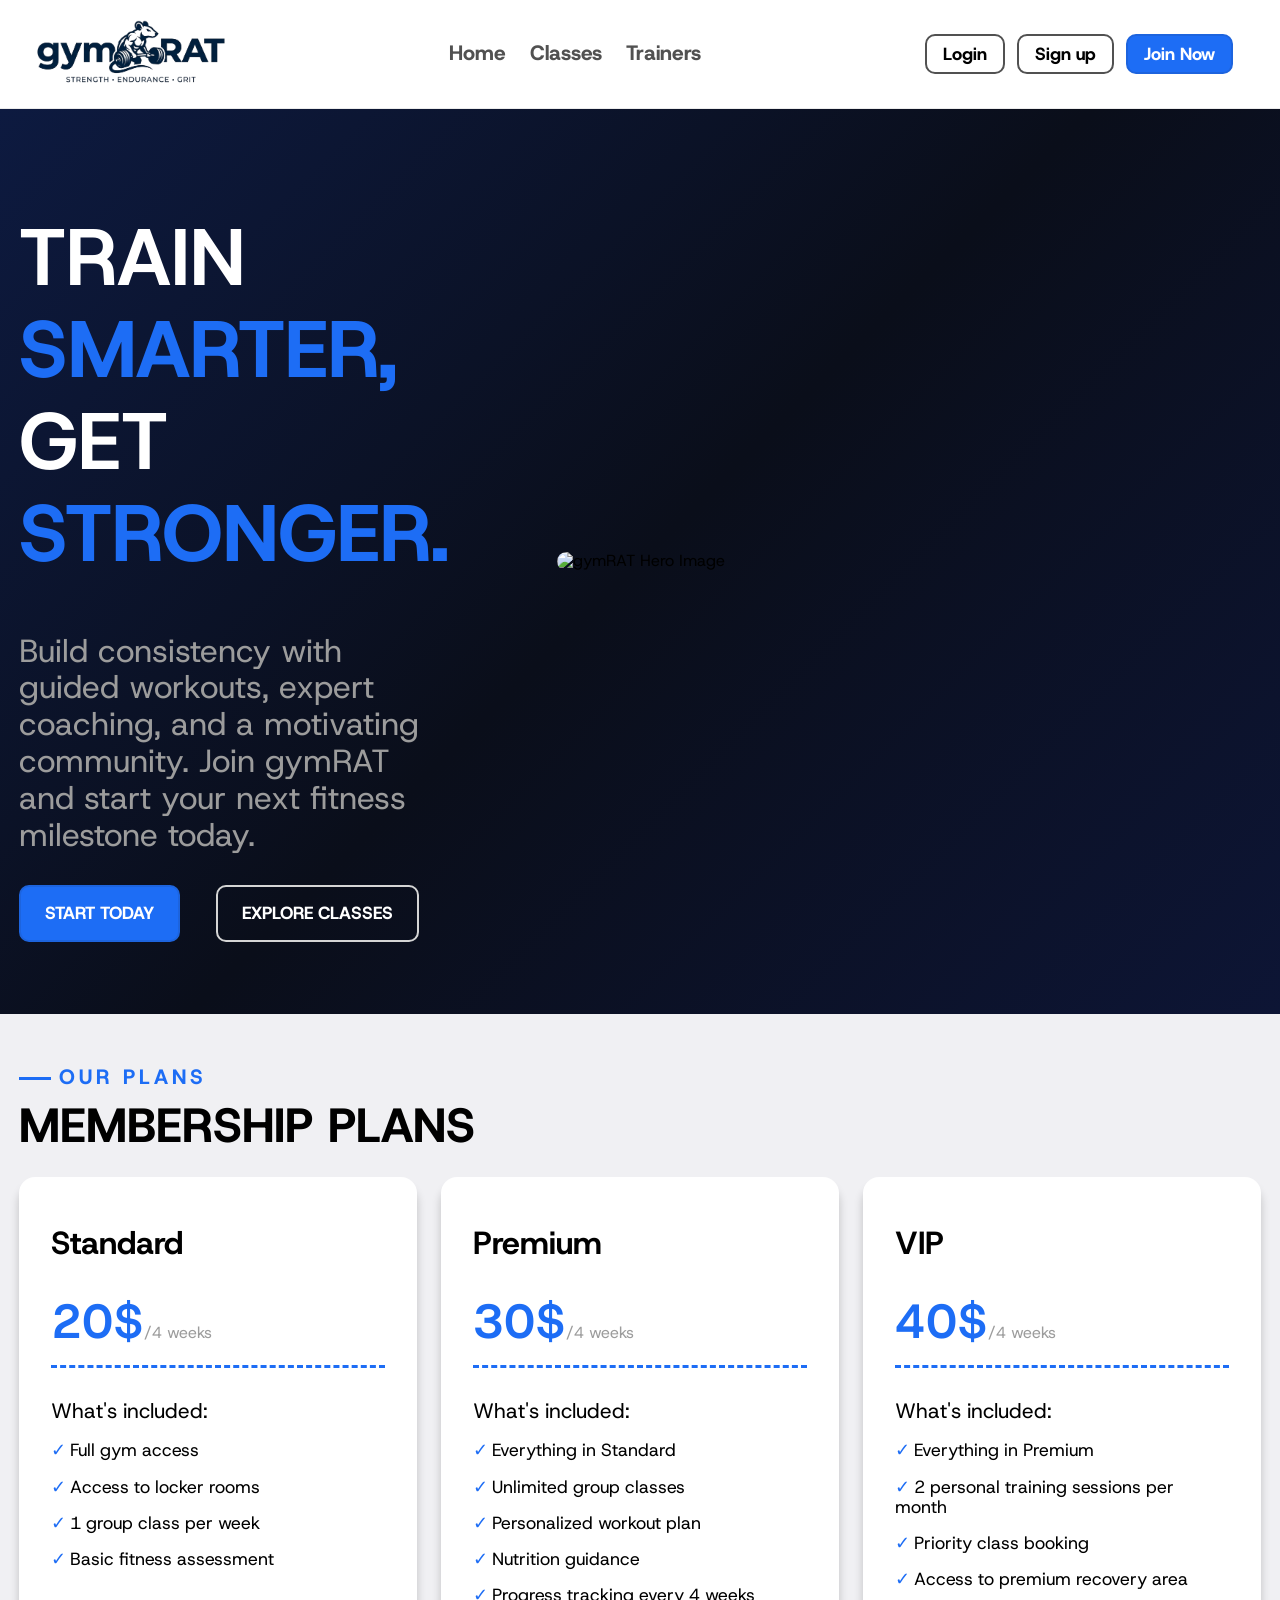
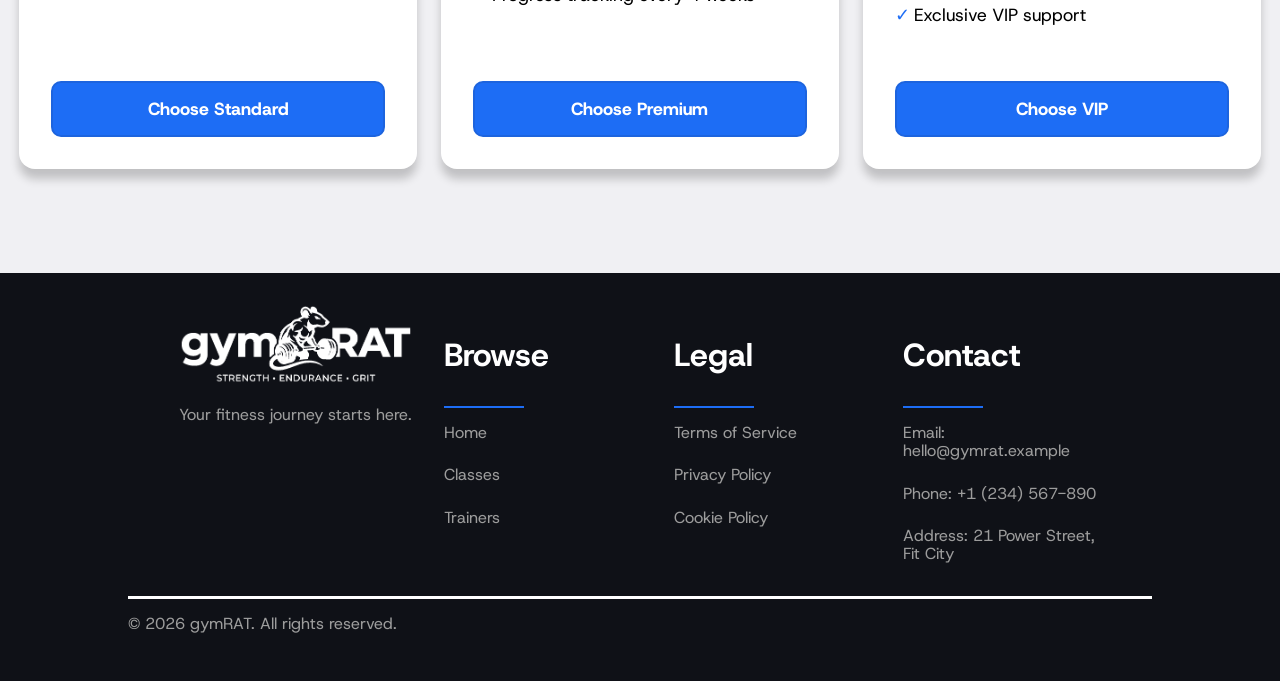
==== commit d7e98d47: "Resolved merge conflict and Refactored html files" ====
--- a/html/index.html
+++ b/html/index.html
@@ -4,21 +4,21 @@
   <meta charset="UTF-8">
   <meta name="viewport" content="width=device-width, initial-scale=1.0">
   <title>Home - gymRAT</title>
-  <link rel="stylesheet" href="../css/normalize.css" />
-  <link rel="stylesheet" href="../css/base.css" />
-  <link rel="stylesheet" href="../css/layout.css" />
-  <link rel="stylesheet" href="../css/components.css" />
-  <link rel="stylesheet" href="../css/page/index.css" />
+  <link rel="stylesheet" href="../css/normalize.css" >
+  <link rel="stylesheet" href="../css/base.css" >
+  <link rel="stylesheet" href="../css/layout.css" >
+  <link rel="stylesheet" href="../css/components.css" >
+  <link rel="stylesheet" href="../css/page/index.css" >
 </head>
 <body>
  <header>
     <nav class="container">
       <a href="index.html">
-        <img src="../img/logo_outline.png" alt="gymRAT Logo" class="logo" />
+        <img src="../img/logo_outline.png" alt="gymRAT Logo" class="logo" >
       </a>
       
       <label class="hamburger">
-        <input type="checkbox" class="nav-toggle" />
+        <input type="checkbox" class="nav-toggle" >
       </label>
       <ul class="nav-links">
         <li><a href="index.html">Home</a></li>
@@ -33,8 +33,8 @@
     </nav>
   </header>
   <main>
-    <section id="hero" class="intro">
-      <div class="container">
+    <div id="hero" class="intro">
+      <section class="container">
         <div>
           <h1>TRAIN <b>SMARTER,</b> GET <b>STRONGER.</b></h1>
           <p>
@@ -48,15 +48,15 @@
             </ul>
           </nav>
         </div>
-        <img src="https://picsum.photos/800/600" alt="gymRAT Hero Image" class="hero-image" />
-      </div>
-    </section>
-    <section id="membership">
-      <div class="container">
+        <img src="https://picsum.photos/800/600" alt="gymRAT Hero Image" class="hero-image" >
+      </section>
+    </div>
+    <div id="membership">
+      <section class="container">
         <p class="detail">OUR PLANS</p>
         <h2>MEMBERSHIP PLANS</h2>
 
-        <section class="plans">
+        <div class="plans">
           <article class="card">
             <h3>Standard</h3>
             <p><span>20$</span>/4 weeks</p>
@@ -97,20 +97,20 @@
             </ul>
             <a class="btn large wide blue" href="classes.html">Choose VIP</a>
           </article>
-        </section>
-      </div>
+        </div>
       </section>
+    </div>
   </main>
 
   <footer>
     <div class="container">
       <div class="grid">
-        <section id="summary">
+        <div id="summary">
           <a href="index.html">
-            <img src="../img/logo_outline_white.png" alt="gymRAT Logo" class="logo" />
+            <img src="../img/logo_outline_white.png" alt="gymRAT Logo" class="logo" >
           </a>
           <p>Your fitness journey starts here.</p>
-        </section>
+        </div>
         <section>
           <h3>Browse</h3>
           <nav>
@@ -142,9 +142,9 @@
           </address>
         </section>
       </div>
-      <section id="copyright">
+      <div id="copyright">
         <p>&copy; 2026 gymRAT. All rights reserved.</p>
-      </section>
+      </div>
     </div>
   </footer>
 </body>
--- a/css/base.css
+++ b/css/base.css
@@ -1,6 +1,4 @@
 @import url('https://fonts.googleapis.com/css2?family=Host+Grotesk:ital,wght@0,300..800;1,300..800&display=swap');
-
-@layer reset, base, layout, components, page, responsive;
 
 /* CSS Variables */
 @layer base {
@@ -37,23 +35,13 @@
     /* Font related */
     --font: 'Host Grotesk';
     
+    /* Font sizes */
     --font-size-h1: 5rem;
     --font-size-xl: 3rem;
     --font-size-l: 2rem;
     --font-size-m: 1.3rem;
     --font-size-s: 1.1rem;
     --font-size-xs: 0.85rem;
-
-    --weight-strong: 800;
-    --weight-medium: 700;
-    --weight-weak: 600;
-
-    /* Border radius */
-    --radius-button: 10px;
-    --radius-card: 16px;
-    --radius-img: 16px;
-
-    --shadow-card: 0 10px 10px rgba(0, 0, 0, 0.2);
 
     /* Spacings */
     --space-xxs: 0.25rem;
@@ -63,6 +51,17 @@
     --space-l: 1.5rem;
     --space-xl: 2rem;
     --space-xxl: 3rem;
+
+    --weight-strong: 800;
+    --weight-medium: 700;
+    --weight-weak: 600;
+
+    /* Border radius */
+    --radius-button: 10px;
+    --radius-card: 16px;
+    --radius-img: 16px;
+
+    --shadow-card: 0 10px 10px rgba(0, 0, 0, 0.2);
   }
 
   /* After clicking on a link the page will scroll smoothly */
@@ -143,3 +142,90 @@
     color: var(--color-primary);
   }
 }
+
+@layer responsive {
+
+  @media (max-width: 75em) {
+    :root {
+       /* Font sizes */
+      --font-size-h1: 5rem;
+      --font-size-xl: 3rem;
+      --font-size-l: 2rem;
+      --font-size-m: 1.3rem;
+      --font-size-s: 1.1rem;
+      --font-size-xs: 0.85rem;
+
+      /* Spacings */
+      --space-xxs: 0.25rem;
+      --space-xs: 0.5rem;
+      --space-s: 0.75rem;
+      --space-m: 1rem;
+      --space-l: 1.5rem;
+      --space-xl: 2rem;
+      --space-xxl: 3rem;
+    }
+  }
+
+  @media (max-width: 60em) {
+    :root {
+      /* Font sizes */
+      --font-size-h1: 4rem;
+      --font-size-xl: 2.4rem;
+      --font-size-l: 1.6rem;
+      --font-size-m: 1.04rem;
+      --font-size-s: 0.88rem;
+      --font-size-xs: 0.68rem;
+
+      /* Spacings */
+      --space-xxs: 0.2rem;
+      --space-xs: 0.4rem;
+      --space-s: 0.6rem;
+      --space-m: 0.8rem;
+      --space-l: 1.2rem;
+      --space-xl: 1.6rem;
+      --space-xxl: 2.4rem;
+    }
+  }
+
+  @media (max-width: 40em) {
+    :root {
+       /* Font sizes */
+      --font-size-h1: 3.5rem;
+      --font-size-xl: 2.1rem;
+      --font-size-l: 1.4rem;
+      --font-size-m: 0.91rem;
+      --font-size-s: 0.77rem;
+      --font-size-xs: 0.595rem;
+
+      /* Spacings */
+      --space-xxs: 0.175rem;
+      --space-xs: 0.35rem;
+      --space-s: 0.525rem;
+      --space-m: 0.7rem;
+      --space-l: 1.05rem;
+      --space-xl: 1.4rem;
+      --space-xxl: 2.1rem;
+    }
+  }
+
+  @media (max-width: 30em) {
+    :root {
+       /* Font sizes */
+      --font-size-h1: 3.25rem;
+      --font-size-xl: 1.95rem;
+      --font-size-l: 1.3rem;
+      --font-size-m: 0.845rem;
+      --font-size-s: 0.715rem;
+      --font-size-xs: 0.5525rem;
+
+      /* Spacings */
+      --space-xxs: 0.1625rem;
+      --space-xs: 0.325rem;
+      --space-s: 0.4875rem;
+      --space-m: 0.65rem;
+      --space-l: 0.975rem;
+      --space-xl: 1.3rem;
+      --space-xxl: 1.95rem;
+    }
+  }
+}
--- a/css/layout.css
+++ b/css/layout.css
@@ -24,7 +24,8 @@
     margin: 0 auto;
   }
 
-  main > section {
+  main > section,
+  main > div {
     padding: var(--space-xl) 0 var(--space-xxl);
   }
 
--- a/css/components.css
+++ b/css/components.css
@@ -245,7 +245,7 @@
       }
     }
 
-    & > section {
+    & > div {
       font-size: var(--font-size-s);
       padding: 0 var(--space-l);
 
@@ -269,10 +269,10 @@
       
       padding: var(--space-l);
 
-      & section {
+      & div {
         display: flex;
         gap: var(--space-m);
-
+        
         padding: 0;
 
         & > p {
@@ -405,7 +405,6 @@
     grid-template-columns: 3fr 2fr;
     grid-template-rows: auto auto;
 
-
     & > header {
       grid-row: 1 / span 2;
       grid-column: 2;
@@ -417,12 +416,12 @@
       }
     }
 
-    & > section {
+    & > div {
       & h3 {
         margin: var(--space-s) 0;
         font-size: var(--font-size-l);
       }
-
+      
       & p {
         font-size: var(--font-size-xs);
       }
@@ -441,6 +440,8 @@
       padding-bottom: var(--space-s);
 
       font-size: var(--font-size-xs); 
+
+      
   
       & a {
           width: 100%;
--- a/css/page/index.css
+++ b/css/page/index.css
@@ -1,6 +1,6 @@
 @layer page {
 
-  section#hero {
+  #hero {
 
     & .container {
       display: flex;
@@ -39,7 +39,7 @@
     }
   }
 
-  section#membership {
+  #membership {
     & .container {
       & h2 {
         margin: 0;
@@ -110,7 +110,7 @@
 @layer responsive {
 
   @media (max-width: 75em) {
-    section#hero {
+    #hero {
       & .container {
         flex-direction: column;
         text-align: center;
@@ -122,7 +122,7 @@
   }
 
   @media (max-width: 60em) {
-    section#membership {
+    #membership {
       & .container {
         & .plans {
           flex-direction: column;
@@ -147,17 +147,17 @@
       --font-size-h1: 4rem;
     }
 
-    section#hero {
+    #hero {
       height: auto;
       min-height: 90vh;
       padding-bottom: 0;
     }
 
-    section#hero.intro {
+    #hero.intro {
       padding: var(--space-l) 0;
     }
 
-    section#hero {
+    #hero {
       & .container {
         & div {
           max-width: 100%;
@@ -184,7 +184,7 @@
       }
     }
 
-    section#membership {
+    #membership {
       & h2,
       & p {
         text-align: center;
@@ -196,7 +196,7 @@
   }
 
   @media (max-width: 20em) {
-    section#hero {
+    #hero {
       & .container {
         & h1 {
           font-size: var(--font-size-xl);
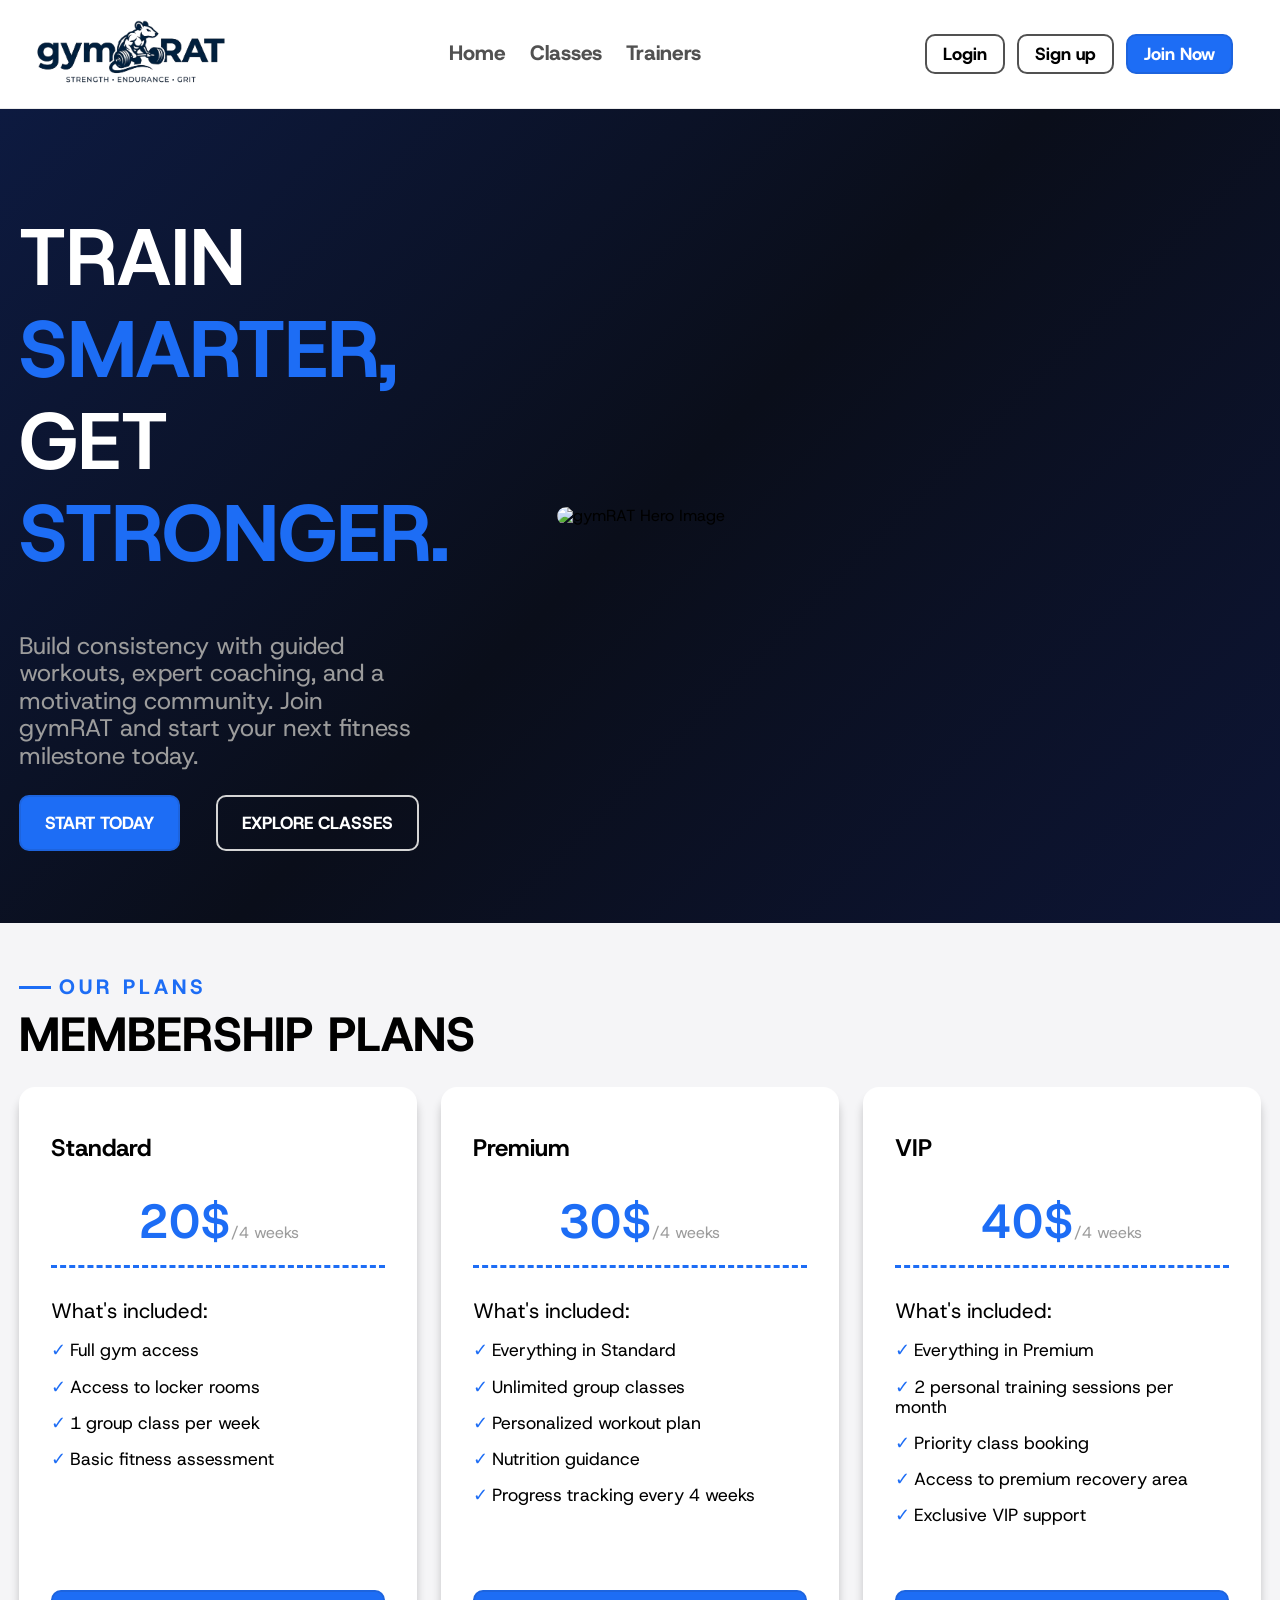
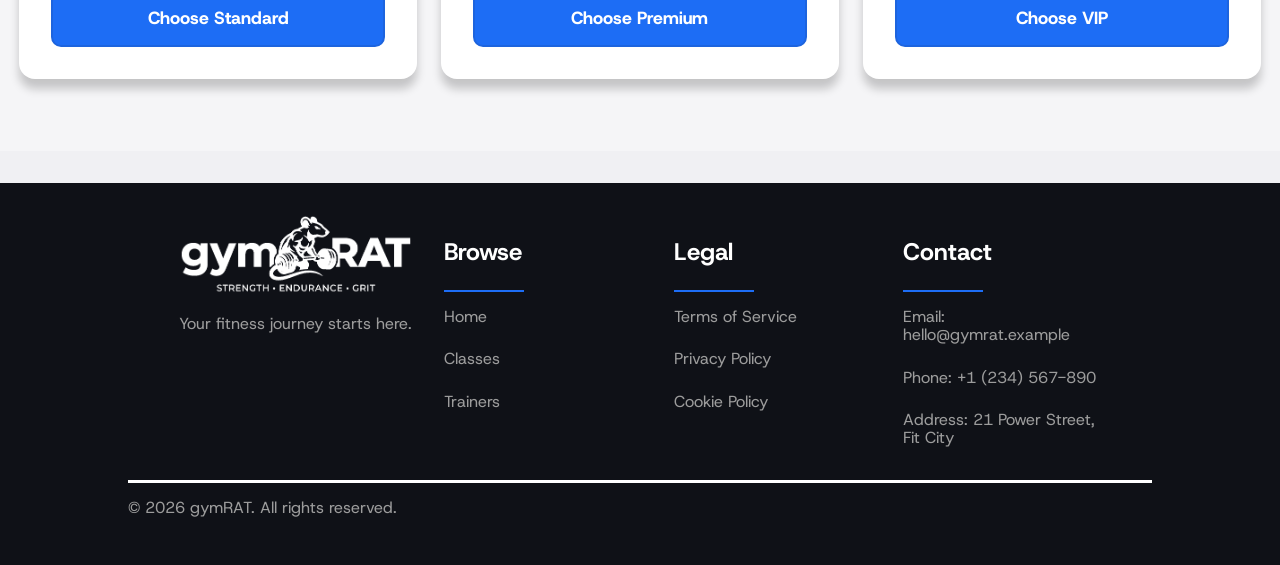
==== commit 8053a0c5: "Refactor CSS files for improved layout, responsiveness, and accessibility; update font sizes and cor" ====
--- a/html/index.html
+++ b/html/index.html
@@ -67,7 +67,7 @@
               <li>1 group class per week</li>
               <li>Basic fitness assessment</li>
             </ul>
-            <a class="btn large wide blue" href="classes.html">Choose Standard</a>
+            <a class="btn large wide blue" href="#">Choose Standard</a>
           </article>
 
           <article class="card">
@@ -81,7 +81,7 @@
               <li>Nutrition guidance</li>
               <li>Progress tracking every 4 weeks</li>
             </ul>
-            <a class="btn large wide blue" href="classes.html">Choose Premium</a>
+            <a class="btn large wide blue" href="#">Choose Premium</a>
           </article>
 
           <article class="card">
@@ -95,7 +95,7 @@
               <li>Access to premium recovery area</li>
               <li>Exclusive VIP support</li>
             </ul>
-            <a class="btn large wide blue" href="classes.html">Choose VIP</a>
+            <a class="btn large wide blue" href="#">Choose VIP</a>
           </article>
         </div>
       </section>
--- a/css/base.css
+++ b/css/base.css
@@ -34,11 +34,12 @@
     
     /* Font related */
     --font: 'Host Grotesk';
+
     
     /* Font sizes */
     --font-size-h1: 5rem;
     --font-size-xl: 3rem;
-    --font-size-l: 2rem;
+    --font-size-l: 1.5rem;
     --font-size-m: 1.3rem;
     --font-size-s: 1.1rem;
     --font-size-xs: 0.85rem;
@@ -51,6 +52,7 @@
     --space-l: 1.5rem;
     --space-xl: 2rem;
     --space-xxl: 3rem;
+
 
     --weight-strong: 800;
     --weight-medium: 700;
@@ -144,88 +146,50 @@
 }
 
 @layer responsive {
+  
+  @media (max-width: 75em){
+    :root {
+      --font-size-h1: 4.5rem;
+      --font-size-xl: 2.4rem;
+      --font-size-l: 1.4rem;
+      --font-size-m: 1.1rem;
+      --font-size-s: 1.0rem;
+      --font-size-xs: 0.80rem;
 
-  @media (max-width: 75em) {
-    :root {
-       /* Font sizes */
-      --font-size-h1: 5rem;
-      --font-size-xl: 3rem;
-      --font-size-l: 2rem;
-      --font-size-m: 1.3rem;
-      --font-size-s: 1.1rem;
-      --font-size-xs: 0.85rem;
-
-      /* Spacings */
       --space-xxs: 0.25rem;
-      --space-xs: 0.5rem;
-      --space-s: 0.75rem;
-      --space-m: 1rem;
-      --space-l: 1.5rem;
-      --space-xl: 2rem;
+      --space-xs: 0.45rem;
+      --space-s: 0.70rem;
+      --space-m: 0.9rem;
+      --space-l: 1.4rem;
+      --space-xl: 1.75rem;
       --space-xxl: 3rem;
     }
   }
 
   @media (max-width: 60em) {
     :root {
-      /* Font sizes */
-      --font-size-h1: 4rem;
-      --font-size-xl: 2.4rem;
-      --font-size-l: 1.6rem;
-      --font-size-m: 1.04rem;
-      --font-size-s: 0.88rem;
-      --font-size-xs: 0.68rem;
-
-      /* Spacings */
-      --space-xxs: 0.2rem;
-      --space-xs: 0.4rem;
-      --space-s: 0.6rem;
-      --space-m: 0.8rem;
-      --space-l: 1.2rem;
-      --space-xl: 1.6rem;
-      --space-xxl: 2.4rem;
+      --font-size-h1: 4.3rem;
+      --font-size-l: 1.5rem;
     }
   }
 
   @media (max-width: 40em) {
     :root {
-       /* Font sizes */
-      --font-size-h1: 3.5rem;
-      --font-size-xl: 2.1rem;
+      --font-size-h1: 4.2rem;
       --font-size-l: 1.4rem;
-      --font-size-m: 0.91rem;
-      --font-size-s: 0.77rem;
-      --font-size-xs: 0.595rem;
-
-      /* Spacings */
-      --space-xxs: 0.175rem;
-      --space-xs: 0.35rem;
-      --space-s: 0.525rem;
-      --space-m: 0.7rem;
-      --space-l: 1.05rem;
-      --space-xl: 1.4rem;
-      --space-xxl: 2.1rem;
+      --font-size-s: 1.0rem;
+      --font-size-xs: 0.80rem;
     }
   }
 
   @media (max-width: 30em) {
     :root {
-       /* Font sizes */
-      --font-size-h1: 3.25rem;
-      --font-size-xl: 1.95rem;
+      --font-size-h1: 3.2rem;
+      --font-size-xl: 1.8rem;
       --font-size-l: 1.3rem;
-      --font-size-m: 0.845rem;
-      --font-size-s: 0.715rem;
-      --font-size-xs: 0.5525rem;
-
-      /* Spacings */
-      --space-xxs: 0.1625rem;
-      --space-xs: 0.325rem;
-      --space-s: 0.4875rem;
-      --space-m: 0.65rem;
-      --space-l: 0.975rem;
-      --space-xl: 1.3rem;
-      --space-xxl: 1.95rem;
+      --font-size-m: 1.2rem;
+      --font-size-s: 1.0rem;
+      --font-size-xs: 0.8rem;
     }
   }
 }
--- a/css/layout.css
+++ b/css/layout.css
@@ -1,7 +1,6 @@
 @layer layout {
   
-  html,
-  body {
+  html {
     min-height: 100%;
     
     /* Offset for the sticky header */
--- a/css/components.css
+++ b/css/components.css
@@ -15,7 +15,7 @@
     padding: var(--space-xxl) 0;
   }
 
-  main > section:nth-child(2n) {
+  main > div:nth-child(2n) {
     background-color: var(--color-even-section);
   }
 
@@ -45,6 +45,7 @@
       }
 
       & ul {
+        margin: 0;
         display: flex;
         flex-direction: column;
         gap: var(--space-l);
@@ -67,10 +68,6 @@
       text-decoration: none;
     }
 
-    & ul {
-      margin: 0;
-    }
-
     & img.logo {
       height: 5rem;
     }
@@ -308,7 +305,7 @@
 
 @layer responsive {
 
-  @media (max-width: 70em) {
+  @media (max-width: 75em) {
     footer {
       & .grid {
         flex-direction: column;
@@ -322,13 +319,10 @@
     }
   }
 
-  @media (max-width: 65em) {
+  @media (max-width: 60em) {
     .class-list {
       grid-template-columns: 1fr 1fr;
     }
-  }
-
-  @media (max-width: 60em) {
     .hamburger {
       display: inline-block;
       cursor: pointer;
@@ -342,6 +336,10 @@
       }
     }
 
+    .btn:hover {
+      transform: none;
+    }
+
     .hamburger:has(.nav-toggle:checked)::before {
       content: "\2715";
       transform: rotate(180deg);
@@ -352,6 +350,7 @@
 
       & .nav-links,
       & .auth-links {
+        margin-right: 0;
         display: flex;
         width: 100%;
         flex-direction: column;
@@ -365,28 +364,17 @@
         & li a {
           display: inline-block;
           border: none;
+          border-radius: 0px;
           font-size: var(--font-size-l);
+          text-align: center;
           padding: var(--space-s) 0;
-          text-align: center;
           color: var(--color-nav);
           background-color: var(--color-secondary);
+          border-bottom: 2px solid var(--color-primary);
         }
       }
-
-      & .nav-links li a {
-        border-bottom: 2px solid var(--color-primary);
-      }
-
-      & .auth-links {
-        margin-right: 0;
-
-        & li a.btn:hover {
-          border: none;
-          transform: none;
-          background-color: var(--color-secondary);
-        }
-      }
-    }
+    }
+  
 
     nav.container:has(.nav-toggle:checked) .nav-links,
     nav.container:has(.nav-toggle:checked) .auth-links {
@@ -396,7 +384,12 @@
     }
   }
 
-  @media (max-width: 43em) {
+  @media (max-width: 40em) {
+    nav.container {
+      & .logo {
+        height: var(--space-xxl);
+      }
+    }
     .class-list {
       grid-template-columns: 1fr;
     }
@@ -417,6 +410,7 @@
     }
 
     & > div {
+      padding-right: 0;
       & h3 {
         margin: var(--space-s) 0;
         font-size: var(--font-size-l);
@@ -427,7 +421,7 @@
       }
 
       & p:last-of-type {
-        display: none;
+        margin-bottom: 0;
       }
     }
       
@@ -435,12 +429,15 @@
       flex-direction: column;
       align-items: start;
       gap: var(--space-xs);
-
-      padding-top: 0;
-      padding-bottom: var(--space-s);
+      padding: 0 var(--space-s) var(--space-s) var(--space-s);
 
       font-size: var(--font-size-xs); 
 
+      & div {
+          display: flex;
+          gap: var(--space-xs);
+          padding: 0;
+        }
       
   
       & a {
@@ -451,12 +448,4 @@
       }
     }
   }
-
-  @media (max-width: 40em) {
-    nav.container {
-      & .logo {
-        height: var(--space-xxl);
-      }
-    }
-  }
 }
--- a/css/page/index.css
+++ b/css/page/index.css
@@ -1,7 +1,7 @@
 @layer page {
 
   #hero {
-
+    min-height: 85vh;
     & .container {
       display: flex;
       justify-content: space-between;
@@ -10,6 +10,10 @@
 
       & div {
         max-width: 25em;
+
+        & p {
+          font-size: var(--font-size-l);
+        }
       }
 
       & nav ul {
@@ -25,16 +29,6 @@
         width: 100%;
         max-width: 44em;
         object-fit: cover;
-      }
-
-      & div {
-        & h2 span {
-          display: block;
-        }
-
-        & p {
-          font-size: var(--font-size-l);
-        }
       }
     }
   }
@@ -61,6 +55,11 @@
         & .card {
           & h3 {
             margin: var(--space-m) 0;
+          }
+
+          
+          & p:first-of-type {
+            text-align: center; 
           }
 
           & p:nth-of-type(2) {
@@ -143,21 +142,12 @@
   }
 
   @media (max-width: 40em) {
-    :root {
-      --font-size-h1: 4rem;
-    }
 
     #hero {
       height: auto;
       min-height: 90vh;
-      padding-bottom: 0;
-    }
+      padding: var(--space-l) 0;
 
-    #hero.intro {
-      padding: var(--space-l) 0;
-    }
-
-    #hero {
       & .container {
         & div {
           max-width: 100%;
@@ -185,27 +175,9 @@
     }
 
     #membership {
-      & h2,
-      & p {
-        text-align: center;
-      }
       .container .plans article.card ul {
         align-items: flex-start;
       }
     }
   }
-
-  @media (max-width: 20em) {
-    #hero {
-      & .container {
-        & h1 {
-          font-size: var(--font-size-xl);
-        }
-
-        & p {
-          font-size: var(--font-size-m);
-        }
-      }
-    }
-  }
 }
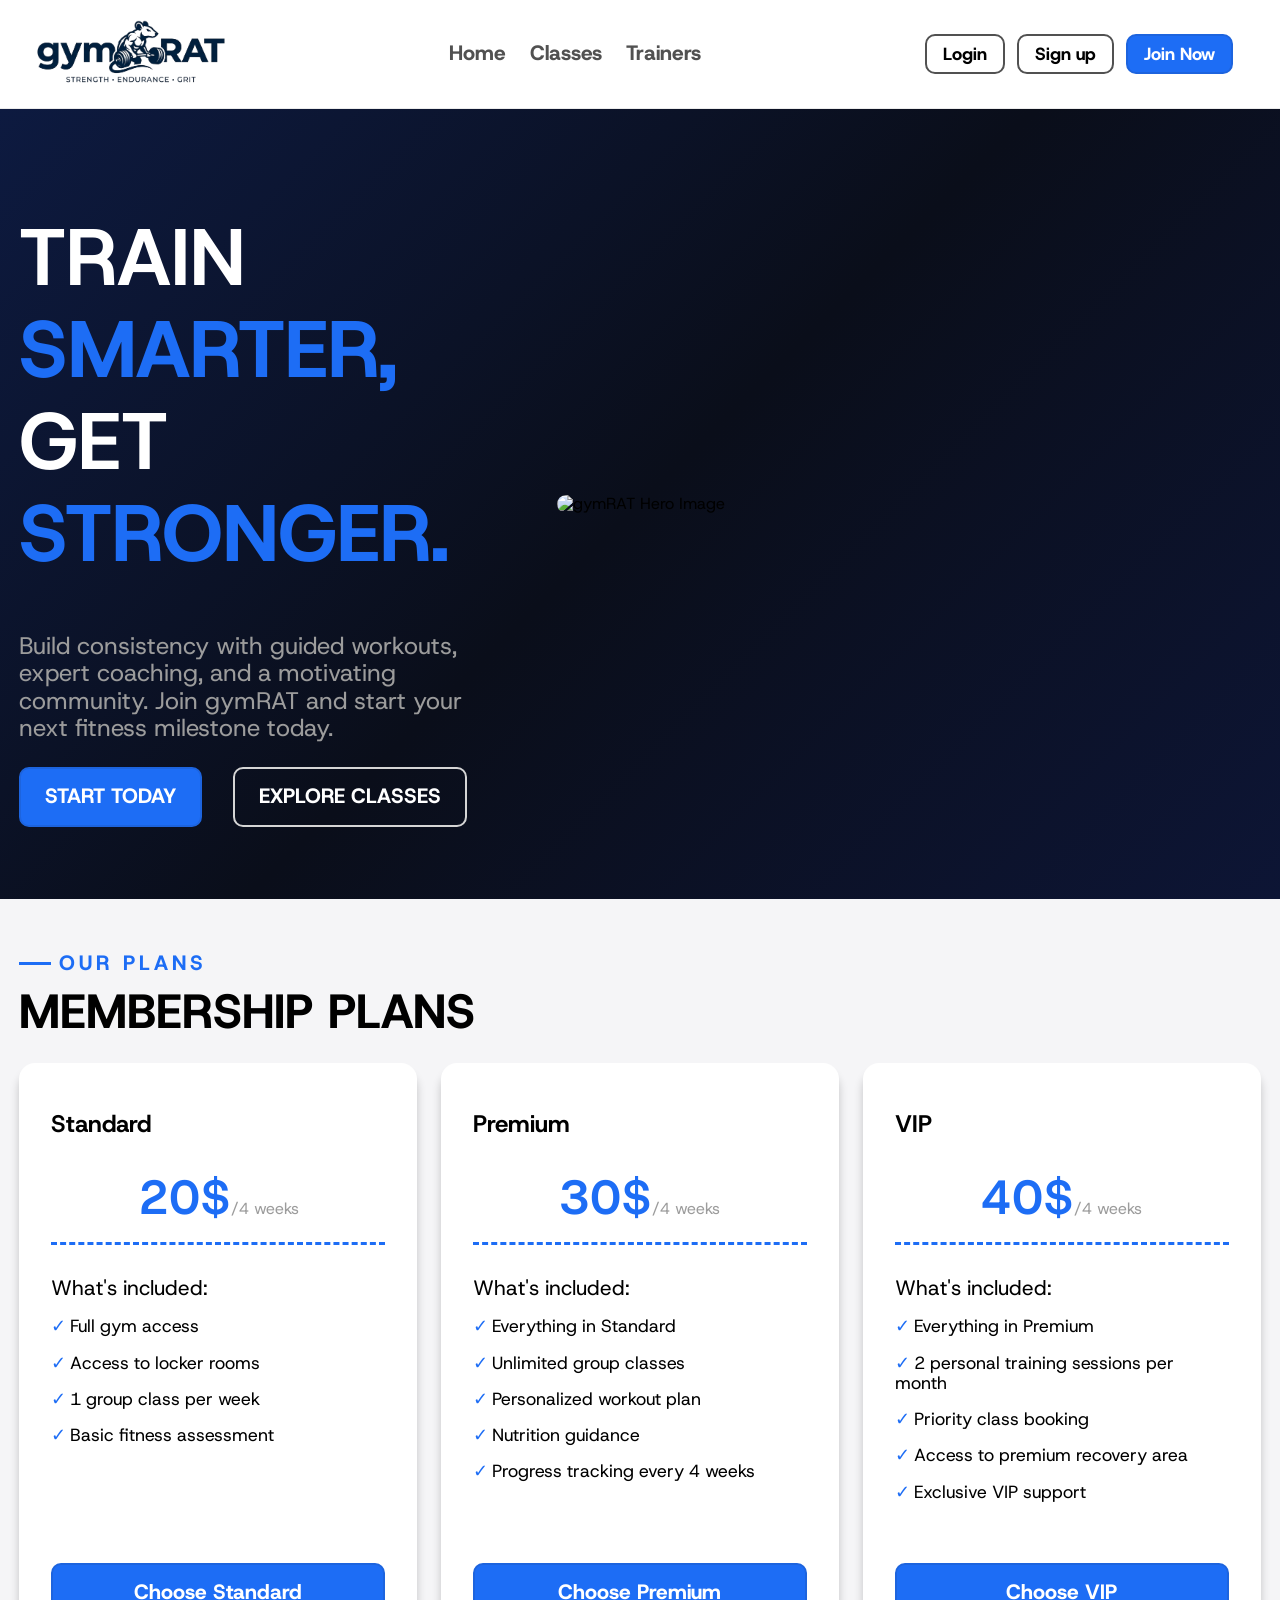
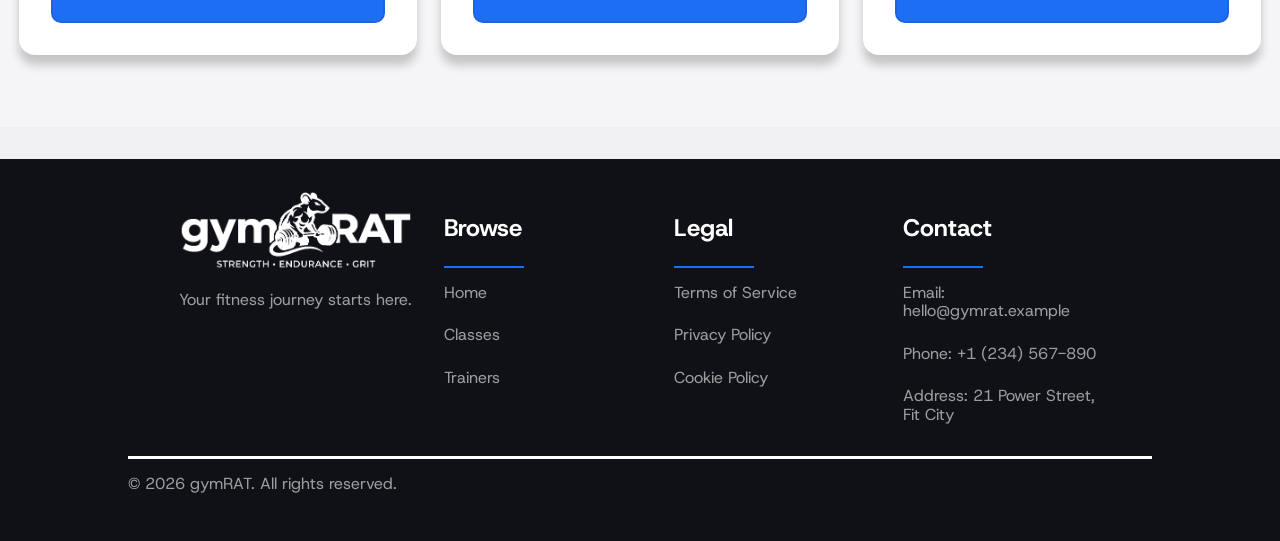
==== commit b8335a51: "Added login page with CSS." ====
--- a/html/index.html
+++ b/html/index.html
@@ -11,7 +11,7 @@
   <link rel="stylesheet" href="../css/page/index.css" >
 </head>
 <body>
- <header>
+  <header>
     <nav class="container">
       <a href="index.html">
         <img src="../img/logo_outline.png" alt="gymRAT Logo" class="logo" >
--- a/css/components.css
+++ b/css/components.css
@@ -15,7 +15,7 @@
     padding: var(--space-xxl) 0;
   }
 
-  main > div:nth-child(2n) {
+  main > div:nth-child(2n), main > section:nth-child(2n) {
     background-color: var(--color-even-section);
   }
 
@@ -153,6 +153,7 @@
     }
 
     &.large {
+      font-size: var(--font-size-m);
       padding: var(--space-m) var(--space-l);
     }
 
--- a/css/page/index.css
+++ b/css/page/index.css
@@ -9,7 +9,7 @@
       gap: var(--space-xl);
 
       & div {
-        max-width: 25em;
+        max-width: 28em;
 
         & p {
           font-size: var(--font-size-l);
@@ -110,6 +110,11 @@
 
   @media (max-width: 75em) {
     #hero {
+
+      & div {
+        max-width: 25em;
+      }
+      
       & .container {
         flex-direction: column;
         text-align: center;
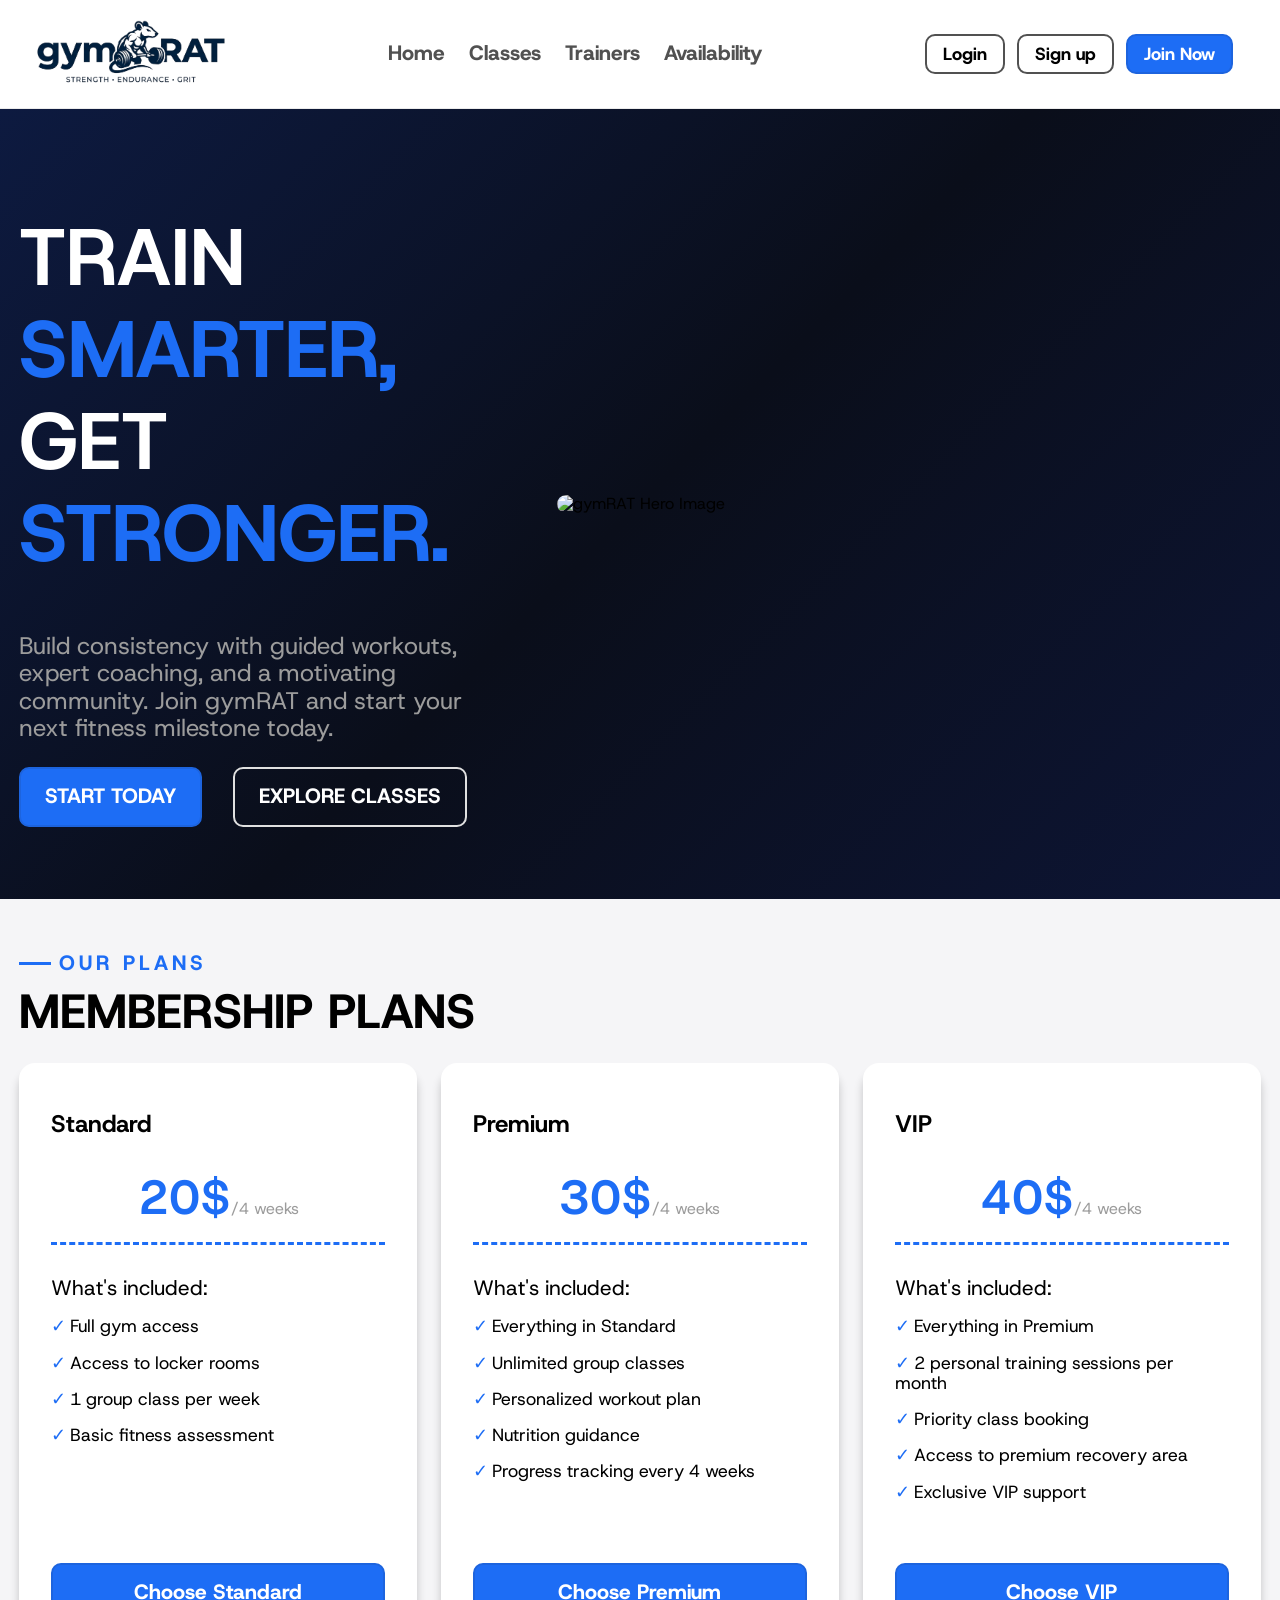
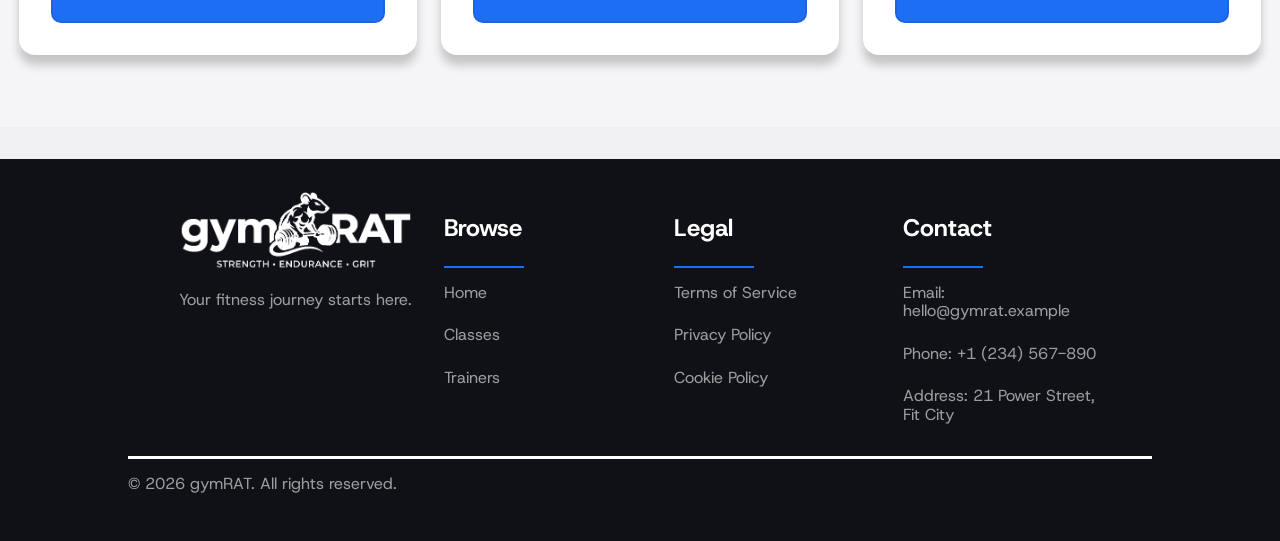
==== commit 99f79f58: "Created page to check equipment availability with respective mobile layout" ====
--- a/html/index.html
+++ b/html/index.html
@@ -11,12 +11,11 @@
   <link rel="stylesheet" href="../css/page/index.css" >
 </head>
 <body>
-  <header>
+ <header>
     <nav class="container">
       <a href="index.html">
         <img src="../img/logo_outline.png" alt="gymRAT Logo" class="logo" >
       </a>
-      
       <label class="hamburger">
         <input type="checkbox" class="nav-toggle" >
       </label>
@@ -24,11 +23,12 @@
         <li><a href="index.html">Home</a></li>
         <li><a href="classes.html">Classes</a></li>
         <li><a href="trainers.html">Trainers</a></li>
+        <li><a href="availability.html">Availability</a></li>
       </ul>
       <ul class="auth-links">
         <li><a class="btn medium transparent-dark" href="login.html">Login</a></li>
         <li><a class="btn medium transparent-dark" href="signup.html">Sign up</a></li>
-        <li><a class="btn medium blue" href="#membership">Join Now</a></li>
+        <li><a class="btn medium blue" href="index.html#membership">Join Now</a></li>
       </ul>
     </nav>
   </header>
--- a/css/base.css
+++ b/css/base.css
@@ -16,7 +16,7 @@
     --color-secondary-hover: var(--color-secondary-border);
     --color-secondary-hover-outline: #cecece;
 
-    --color-very-light-gray: #d5d5d5;
+    --color-very-light-gray: #e0e0e0;
     --color-light-gray: #9c9c9c;
     --color-gray: #515151;
     --color-black: #000;
@@ -30,7 +30,11 @@
     --color-footer: #0f1117;
 
     --color-btn-transparent-light-hover: #e2e2e222;
+    --color-transparent-primary-hover: #1d6df522;
     --color-reviews: #d4aa01;
+
+    --color-available: #4CAF50;
+    --color-unavailable: #F44336;
     
     /* Font related */
     --font: 'Host Grotesk';
--- a/css/components.css
+++ b/css/components.css
@@ -449,4 +449,4 @@
       }
     }
   }
-}+}
